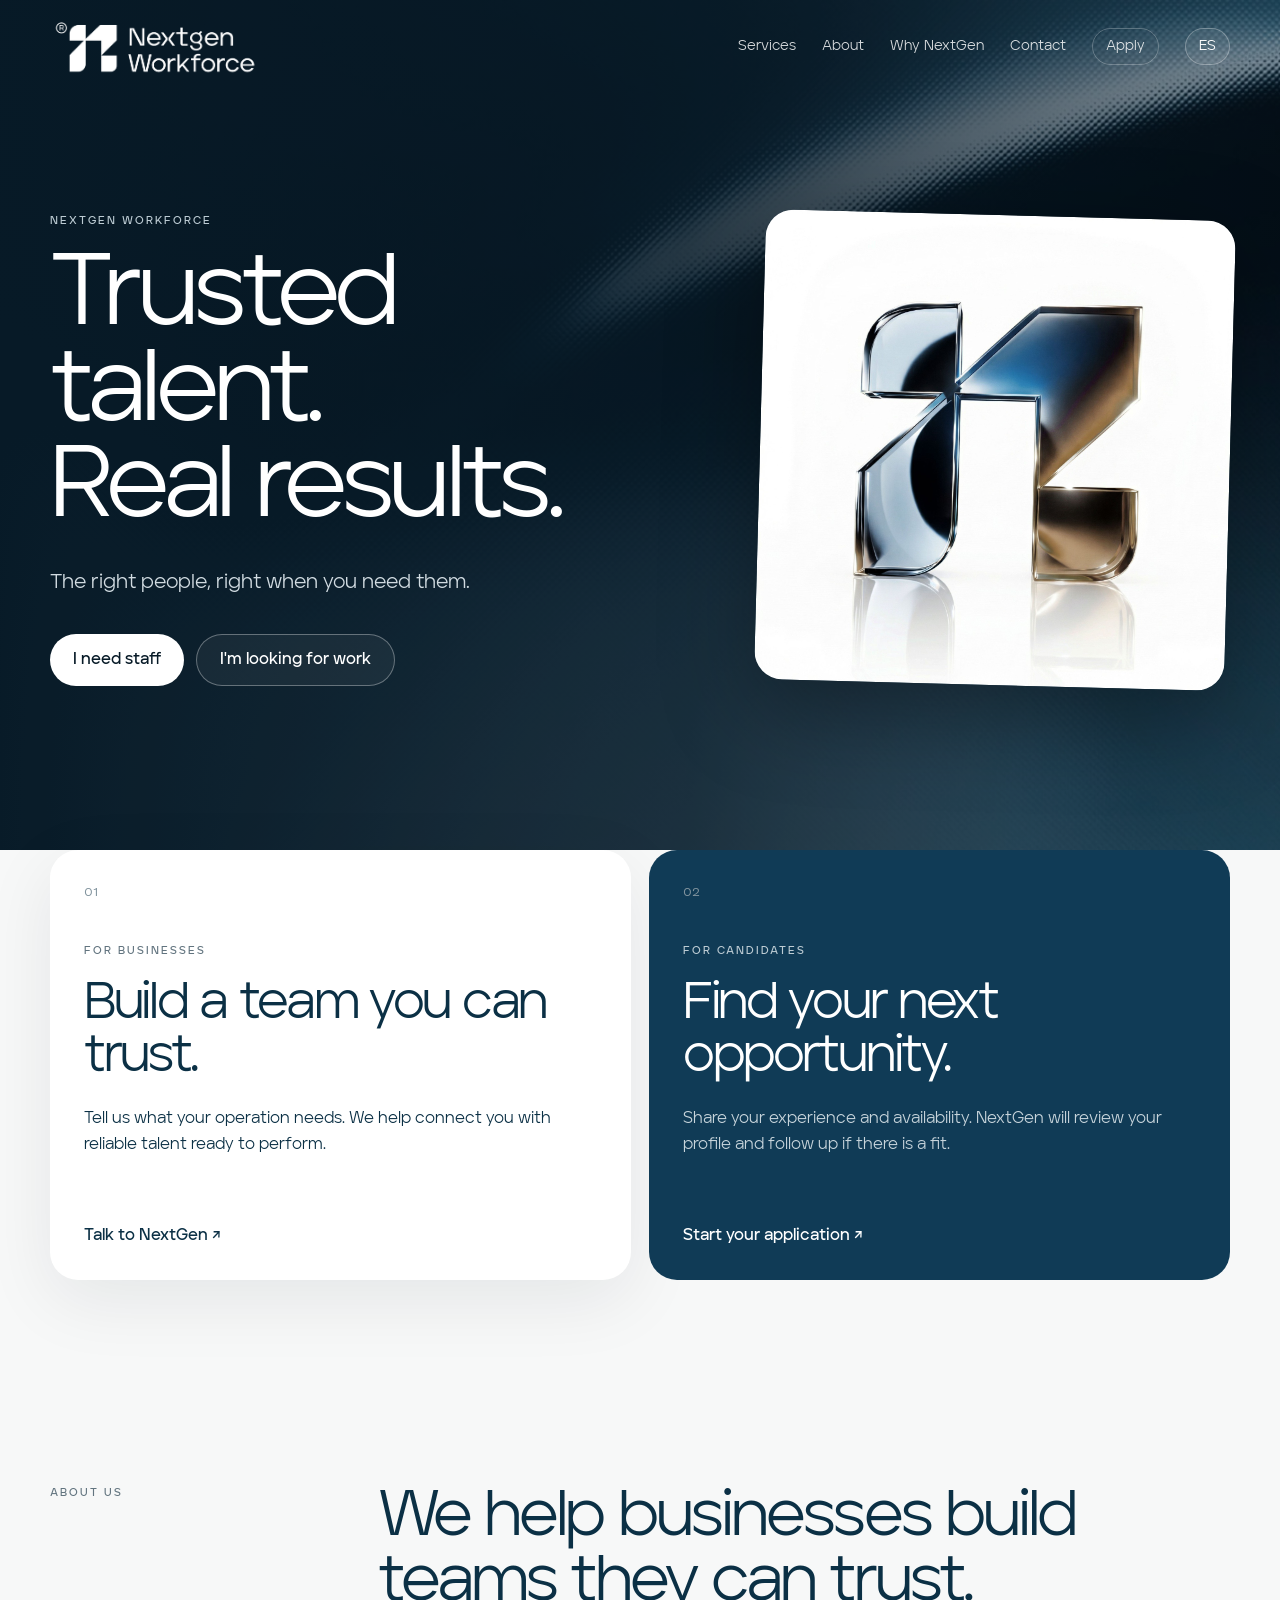
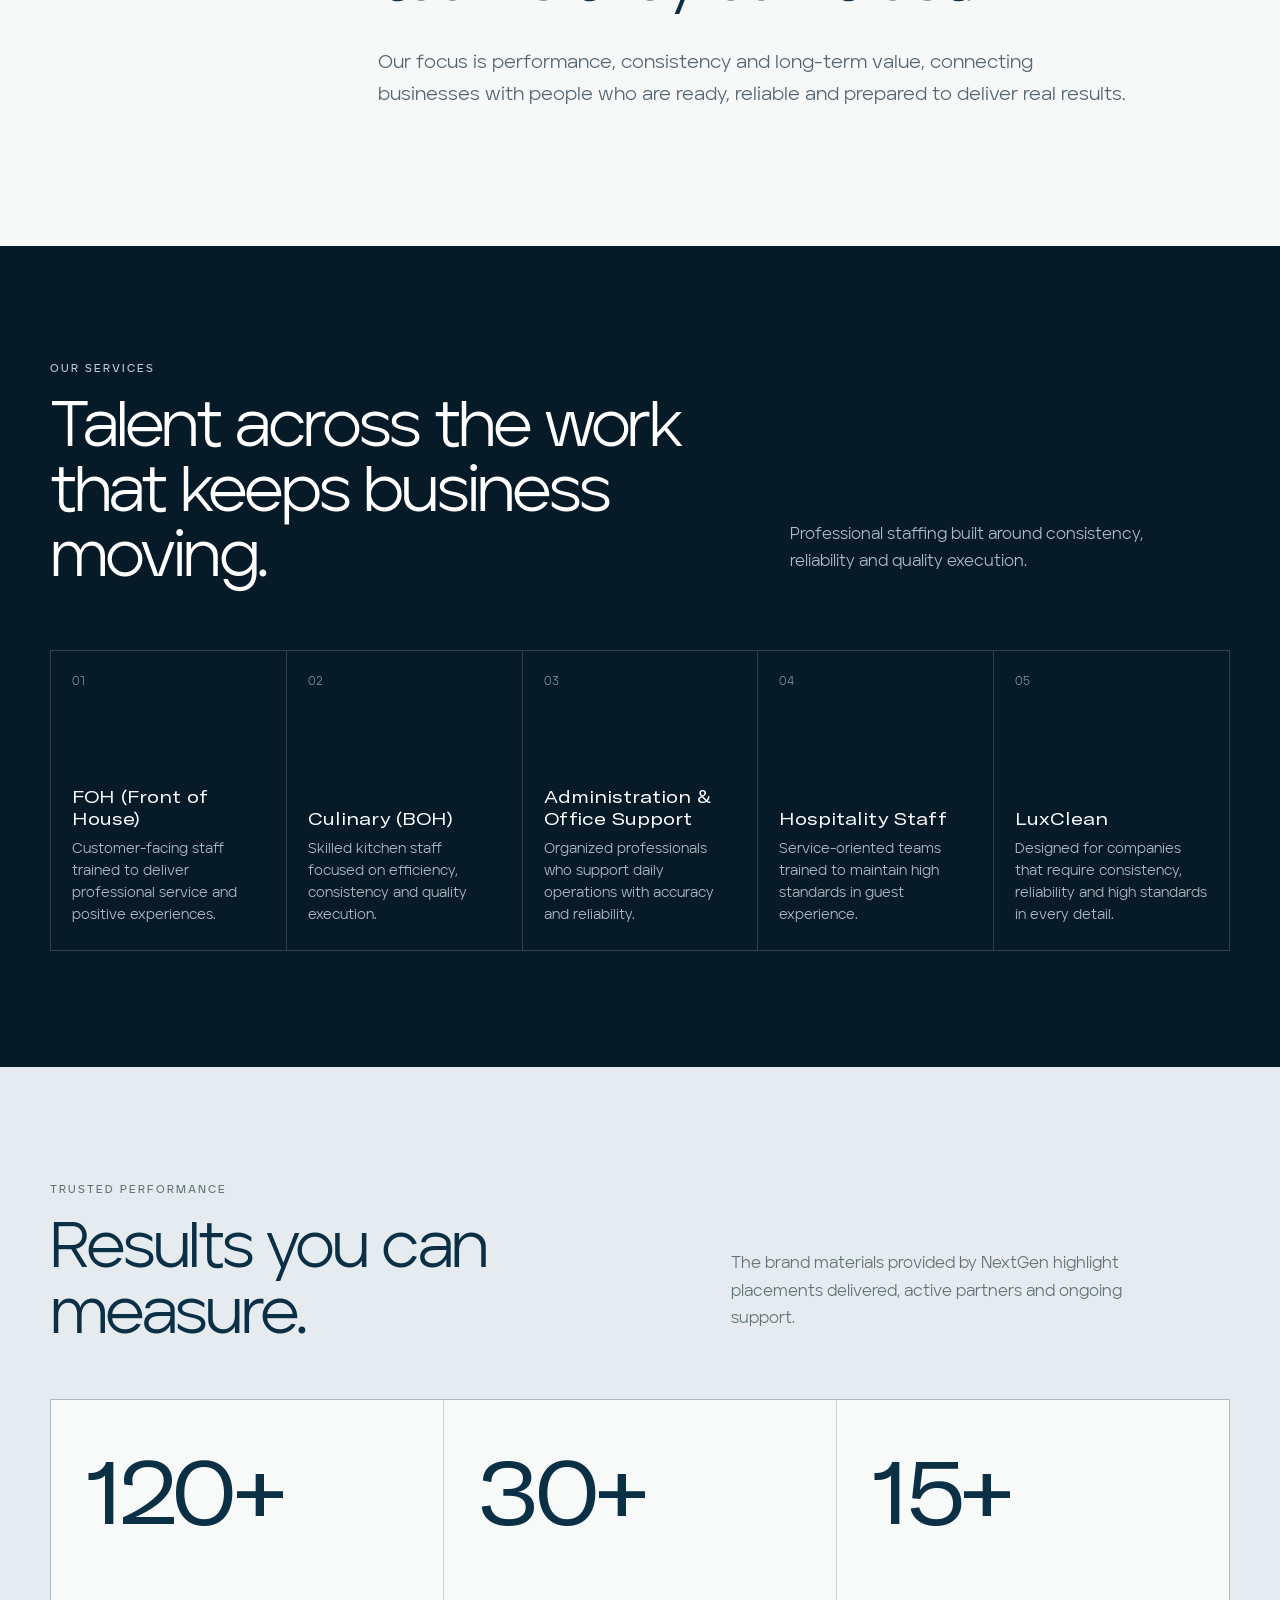
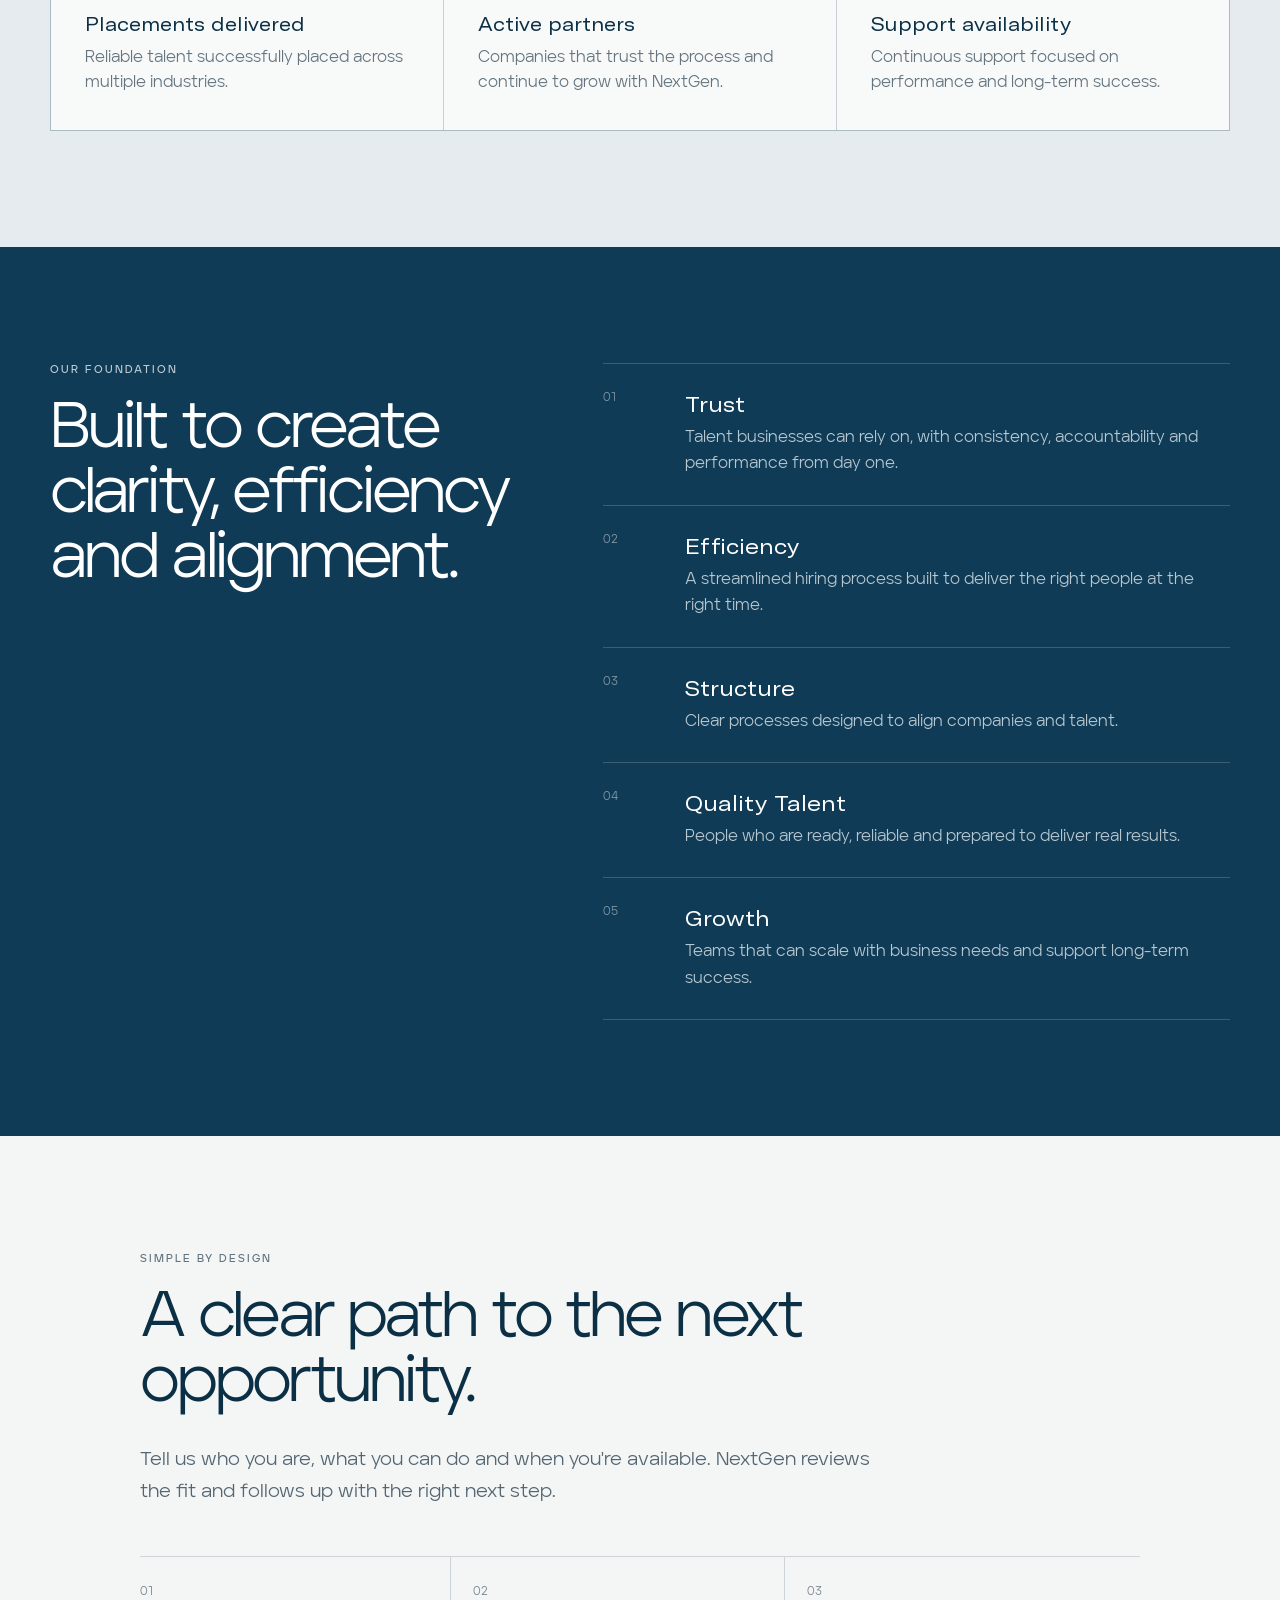
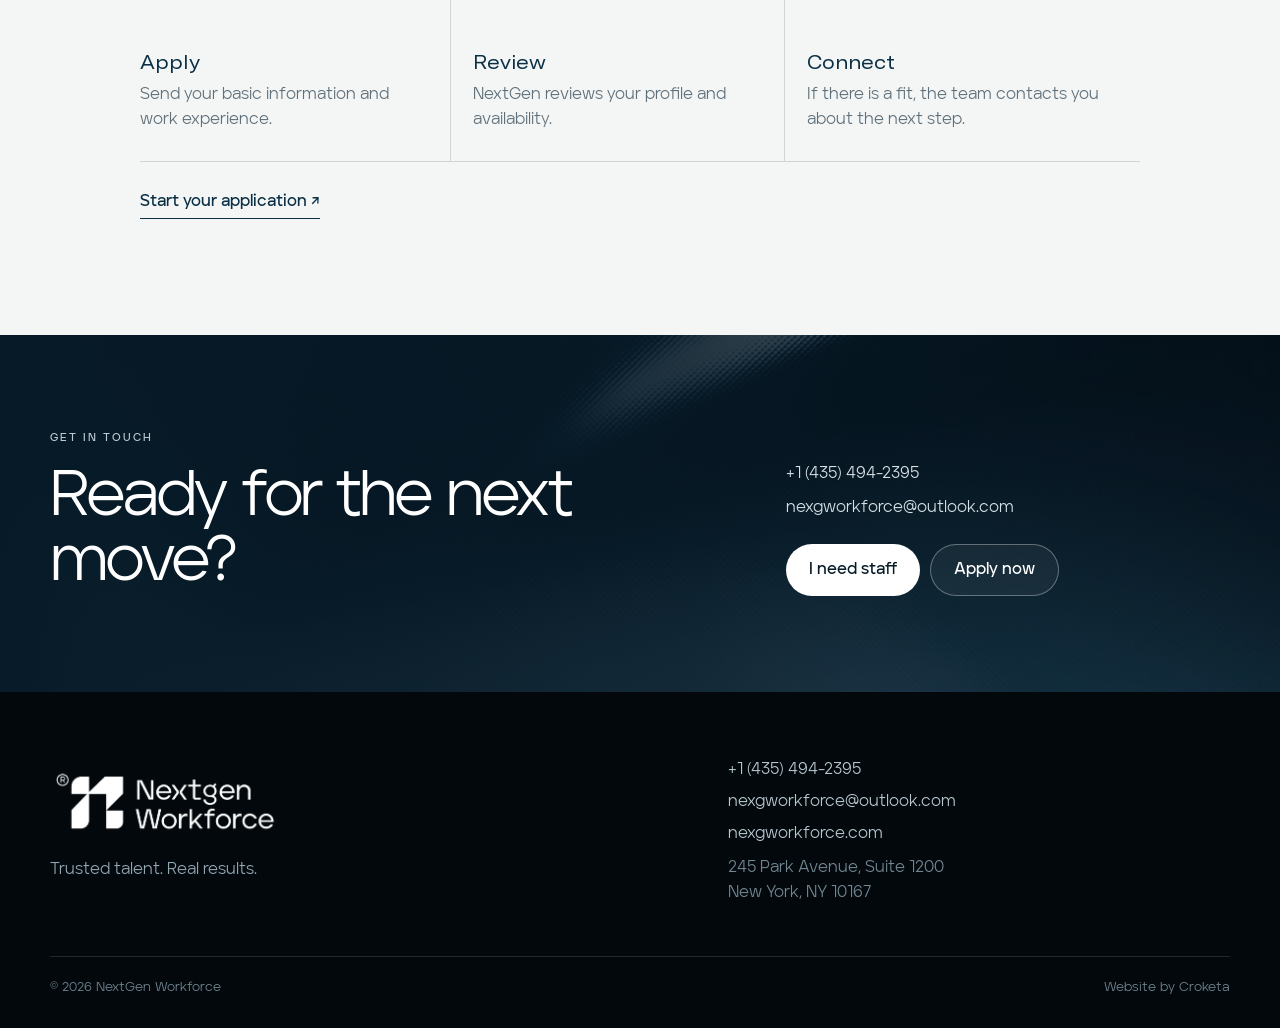
==== index.html @ 414fc944 "Update NextGen Workforce to V2.1" ====
<!doctype html>
<html lang="en">
<head>
  <meta charset="utf-8">
  <meta name="viewport" content="width=device-width,initial-scale=1">
  <meta name="description" content="NextGen Workforce connects businesses with reliable, ready-to-perform talent.">
  <meta name="theme-color" content="#0e3a55">
  <title>NextGen Workforce | Trusted talent. Real results.</title>
  <link rel="icon" href="assets/favicon.png">
  <link rel="stylesheet" href="styles.css">
</head>
<body>
<header class="site-header">
  <div class="shell nav">
    <a class="logo" href="#top"><img src="assets/logo-white.png" alt="NextGen Workforce"></a>
    <button class="menu-toggle" id="menuToggle" aria-label="Open menu" aria-expanded="false"><span></span><span></span></button>
    <nav class="nav-links" id="navLinks">
      <a href="#services" data-i18n="nav_services">Services</a>
      <a href="#about" data-i18n="nav_about">About</a>
      <a href="#why" data-i18n="nav_why">Why NextGen</a>
      <a href="#contact" data-i18n="nav_contact">Contact</a>
      <a class="nav-apply" href="apply.html" data-i18n="nav_apply">Apply</a>
      <button class="lang-toggle" id="langToggle" type="button" aria-label="Change language">ES</button>
    </nav>
  </div>
</header>

<main id="top">
  <section class="hero">
    <div class="texture"></div>
    <div class="shell hero-grid">
      <div class="hero-copy">
        <p class="kicker">NextGen Workforce</p>
        <h1 data-i18n="hero_title">Trusted talent.<br>Real results.</h1>
        <p class="lede" data-i18n="hero_copy">The right people, right when you need them.</p>
        <div class="hero-actions">
          <a class="btn btn-light" href="work-with-us.html" data-i18n="need_staff">I need staff</a>
          <a class="btn btn-ghost" href="apply.html" data-i18n="looking_work">I'm looking for work</a>
        </div>
      </div>
      <div class="hero-art"><img src="assets/brand-3d.jpg" alt="" aria-hidden="true"></div>
    </div>
  </section>

  <section class="path-section" id="employers">
    <div class="shell path-grid reveal">
      <a class="path-card employer" href="work-with-us.html">
        <span class="path-num">01</span>
        <p class="eyebrow" data-i18n="employer_label">For businesses</p>
        <h2 data-i18n="employer_title">Build a team you can trust.</h2>
        <p data-i18n="employer_copy">Tell us what your operation needs. We help connect you with reliable talent ready to perform.</p>
        <span class="path-link" data-i18n="employer_cta">Talk to NextGen ↗</span>
      </a>
      <a class="path-card candidate" href="apply.html">
        <span class="path-num">02</span>
        <p class="eyebrow light" data-i18n="candidate_label">For candidates</p>
        <h2 data-i18n="candidate_title">Find your next opportunity.</h2>
        <p data-i18n="candidate_copy">Share your experience and availability. NextGen will review your profile and follow up if there is a fit.</p>
        <span class="path-link" data-i18n="candidate_cta">Start your application ↗</span>
      </a>
    </div>
  </section>

  <section class="statement section" id="about">
    <div class="shell statement-grid reveal">
      <p class="eyebrow" data-i18n="about_label">About us</p>
      <div>
        <h2 data-i18n="about_title">We help businesses build teams they can trust.</h2>
        <p class="body-lg" data-i18n="about_copy">Our focus is performance, consistency and long-term value, connecting businesses with people who are ready, reliable and prepared to deliver real results.</p>
      </div>
    </div>
  </section>

  <section class="services section" id="services">
    <div class="shell">
      <div class="section-head reveal">
        <div><p class="eyebrow light" data-i18n="services_label">Our services</p><h2 data-i18n="services_title">Talent across the work that keeps business moving.</h2></div>
        <p data-i18n="services_copy">Professional staffing built around consistency, reliability and quality execution.</p>
      </div>
      <div class="service-grid reveal">
        <article><span>01</span><h3>FOH (Front of House)</h3><p data-i18n="s1c">Customer-facing staff trained to deliver professional service and positive experiences.</p></article>
        <article><span>02</span><h3>Culinary (BOH)</h3><p data-i18n="s2c">Skilled kitchen staff focused on efficiency, consistency and quality execution.</p></article>
        <article><span>03</span><h3 data-i18n="s3">Administration & Office Support</h3><p data-i18n="s3c">Organized professionals who support daily operations with accuracy and reliability.</p></article>
        <article><span>04</span><h3 data-i18n="s4">Hospitality Staff</h3><p data-i18n="s4c">Service-oriented teams trained to maintain high standards in guest experience.</p></article>
        <article><span>05</span><h3>LuxClean</h3><p data-i18n="s5c">Designed for companies that require consistency, reliability and high standards in every detail.</p></article>
      </div>
    </div>
  </section>

  <section class="proof section">
    <div class="shell">
      <div class="proof-head reveal">
        <div><p class="eyebrow" data-i18n="proof_label">Trusted performance</p><h2 data-i18n="proof_title">Results you can measure.</h2></div>
        <p data-i18n="proof_copy">The brand materials provided by NextGen highlight placements delivered, active partners and ongoing support.</p>
      </div>
      <div class="proof-grid reveal">
        <article><div class="proof-number">120+</div><h3 data-i18n="proof1">Placements delivered</h3><p data-i18n="proof1c">Reliable talent successfully placed across multiple industries.</p></article>
        <article><div class="proof-number">30+</div><h3 data-i18n="proof2">Active partners</h3><p data-i18n="proof2c">Companies that trust the process and continue to grow with NextGen.</p></article>
        <article><div class="proof-number">15+</div><h3 data-i18n="proof3">Support availability</h3><p data-i18n="proof3c">Continuous support focused on performance and long-term success.</p></article>
      </div>
    </div>
  </section>

  <section class="why section" id="why">
    <div class="shell why-grid">
      <div class="why-title reveal"><p class="eyebrow light" data-i18n="why_label">Our foundation</p><h2 data-i18n="why_title">Built to create clarity, efficiency and alignment.</h2></div>
      <div class="pillars reveal">
        <article><span>01</span><div><h3 data-i18n="trust">Trust</h3><p data-i18n="trust_c">Talent businesses can rely on, with consistency, accountability and performance from day one.</p></div></article>
        <article><span>02</span><div><h3 data-i18n="efficiency">Efficiency</h3><p data-i18n="efficiency_c">A streamlined hiring process built to deliver the right people at the right time.</p></div></article>
        <article><span>03</span><div><h3 data-i18n="structure">Structure</h3><p data-i18n="structure_c">Clear processes designed to align companies and talent.</p></div></article>
        <article><span>04</span><div><h3 data-i18n="quality">Quality Talent</h3><p data-i18n="quality_c">People who are ready, reliable and prepared to deliver real results.</p></div></article>
        <article><span>05</span><div><h3 data-i18n="growth">Growth</h3><p data-i18n="growth_c">Teams that can scale with business needs and support long-term success.</p></div></article>
      </div>
    </div>
  </section>

  <section class="process section" id="process">
    <div class="shell process-wide reveal">
      <div class="process-top"><p class="eyebrow" data-i18n="process_label">Simple by design</p><h2 data-i18n="process_title">A clear path to the next opportunity.</h2><p class="body-lg" data-i18n="process_copy">Tell us who you are, what you can do and when you're available. NextGen reviews the fit and follows up with the right next step.</p></div>
      <ol class="steps horizontal">
        <li><span>01</span><div><strong data-i18n="step1">Apply</strong><p data-i18n="step1c">Send your basic information and work experience.</p></div></li>
        <li><span>02</span><div><strong data-i18n="step2">Review</strong><p data-i18n="step2c">NextGen reviews your profile and availability.</p></div></li>
        <li><span>03</span><div><strong data-i18n="step3">Connect</strong><p data-i18n="step3c">If there is a fit, the team contacts you about the next step.</p></div></li>
      </ol>
      <a class="text-link" href="apply.html"><span data-i18n="start_app">Start your application</span> ↗</a>
    </div>
  </section>

  <section class="contact-band" id="contact">
    <div class="texture contact-texture"></div>
    <div class="shell contact-grid reveal">
      <div><p class="eyebrow light" data-i18n="contact_label">Get in touch</p><h2 data-i18n="contact_title">Ready for the next move?</h2></div>
      <div class="contact-actions">
        <a href="tel:+14354942395">+1 (435) 494-2395</a>
        <a href="mailto:nexgworkforce@outlook.com">nexgworkforce@outlook.com</a>
        <div class="contact-buttons"><a class="btn btn-light" href="work-with-us.html" data-i18n="staff_cta">I need staff</a><a class="btn btn-ghost" href="apply.html" data-i18n="apply_now">Apply now</a></div>
      </div>
    </div>
  </section>
</main>

<footer>
  <div class="shell footer-grid">
    <div><img class="footer-logo" src="assets/logo-white.png" alt="NextGen Workforce"><p data-i18n="footer_tag">Trusted talent. Real results.</p></div>
    <div class="footer-links"><a href="tel:+14354942395">+1 (435) 494-2395</a><a href="mailto:nexgworkforce@outlook.com">nexgworkforce@outlook.com</a><a href="https://nexgworkforce.com">nexgworkforce.com</a><span>245 Park Avenue, Suite 1200<br>New York, NY 10167</span></div>
    <div class="footer-bottom"><span>© 2026 NextGen Workforce</span><span>Website by Croketa</span></div>
  </div>
</footer>
<script src="script.js"></script>
</body></html>
---- styles.css ----
@font-face{font-family:Aventa;src:url('assets/Aventa-Regular.ttf')}@font-face{font-family:Aventa;src:url('assets/Aventa-SemiBold.ttf');font-weight:600}@font-face{font-family:GTE;src:url('assets/GT-America-Extended-Regular.ttf')}@font-face{font-family:GTE;src:url('assets/GT-America-Extended-Medium.ttf');font-weight:500}:root{--navy:#103b56;--navyDark:#071a27;--cloud:#dce5eb;--sand:#b99b83;--paper:#f3f4f4;--ink:#0b3045;--muted:#63747f;--line:rgba(11,48,69,.16);--shell:1180px}*{box-sizing:border-box}html{scroll-behavior:smooth}body{margin:0;background:#f7f8f8;color:var(--ink);font-family:Aventa,Arial,sans-serif}img{display:block;max-width:100%}a{color:inherit;text-decoration:none}button,input,select,textarea{font:inherit}.shell{width:min(var(--shell),calc(100% - 42px));margin:auto}.section{padding:116px 0}.eyebrow,.kicker{text-transform:uppercase;letter-spacing:.18em;font-size:.7rem;font-weight:600;margin:0 0 20px}.eyebrow{color:#62747f}.eyebrow.light,.kicker{color:#bccbd3}h1,h2{font-family:Aventa,sans-serif;font-weight:400;letter-spacing:-.045em;margin:0}h1{font-size:clamp(3.7rem,8vw,7.5rem);line-height:.94}h2{font-size:clamp(2.4rem,5vw,4.8rem);line-height:1.02}.body-lg{font-size:1.17rem;line-height:1.72;color:#536672;max-width:760px}.btn{display:inline-flex;align-items:center;justify-content:center;padding:15px 23px;border-radius:999px;border:0;font-weight:600;transition:.22s;cursor:pointer}.btn-light{background:#fff;color:var(--navyDark)}.btn-light:hover{transform:translateY(-2px)}.btn-ghost{color:#fff;background:rgba(255,255,255,.05);border:1px solid rgba(255,255,255,.33)}.btn-dark{background:var(--navyDark);color:#fff}.site-header,.apply-header{position:absolute;inset:0 0 auto;z-index:10}.nav{height:92px;display:flex;align-items:center;justify-content:space-between}.logo img{width:210px}.nav-links,.apply-nav{display:flex;align-items:center;gap:26px;color:#fff;font-size:.9rem}.nav-links>a{opacity:.84}.nav-links>a:hover{opacity:1}.nav-apply,.lang-toggle{border:1px solid rgba(255,255,255,.3);border-radius:999px;padding:9px 13px}.lang-toggle{background:rgba(255,255,255,.06);color:#fff;cursor:pointer}.menu-toggle{display:none;background:transparent;border:0;width:44px;height:44px;position:relative}.menu-toggle span{position:absolute;left:10px;right:10px;height:1px;background:#fff}.menu-toggle span:first-child{top:17px}.menu-toggle span:last-child{top:26px}.hero,.apply-hero{background:var(--navyDark);color:#fff;position:relative;overflow:hidden}.hero{min-height:850px;padding:150px 0 100px;display:flex;align-items:center}.texture{position:absolute;inset:0;background:url('assets/brand-texture.png') center/cover no-repeat;opacity:.74}.texture:after{content:"";position:absolute;inset:0;background:linear-gradient(90deg,rgba(7,26,39,.99),rgba(7,26,39,.80) 54%,rgba(7,26,39,.28))}.hero-grid{position:relative;z-index:2;display:grid;grid-template-columns:1.05fr .95fr;gap:70px;align-items:center}.lede{font-size:1.25rem;line-height:1.65;color:#d1dbe1;max-width:620px;margin:30px 0 34px}.hero-actions{display:flex;gap:12px;flex-wrap:wrap}.hero-art{display:flex;justify-content:flex-end}.hero-art img{width:min(470px,100%);aspect-ratio:1;object-fit:cover;border-radius:28px;box-shadow:0 28px 90px rgba(0,0,0,.35);transform:rotate(1.5deg)}.path-section{padding:0 0 90px;background:#f7f8f8}.path-grid{display:grid;grid-template-columns:1fr 1fr;gap:18px;transform:translateY(-48px);position:relative;z-index:3}.path-card{min-height:430px;border-radius:28px;padding:34px;display:flex;flex-direction:column;transition:.25s}.path-card:hover{transform:translateY(-5px)}.path-card.employer{background:#fff;box-shadow:0 20px 70px rgba(7,26,39,.08)}.path-card.candidate{background:var(--navy);color:#fff}.path-num{font-family:GTE;color:#82949e;font-size:.72rem;margin-bottom:auto}.path-card h2{font-size:clamp(2.2rem,4vw,4rem);max-width:520px}.path-card p:not(.eyebrow){line-height:1.65;max-width:500px;margin:22px 0}.candidate p:not(.eyebrow){color:#c7d4db}.path-link{font-weight:600;margin-top:auto}.statement-grid{display:grid;grid-template-columns:.3fr 1fr;gap:72px}.statement .body-lg{margin-top:30px}.services{background:var(--navyDark);color:#fff}.section-head{display:grid;grid-template-columns:1.2fr .8fr;gap:80px;align-items:end;margin-bottom:58px}.section-head>p{color:#aebdc6;line-height:1.7;max-width:380px}.service-grid{display:grid;grid-template-columns:repeat(5,1fr);border-left:1px solid rgba(255,255,255,.16);border-top:1px solid rgba(255,255,255,.16)}.service-grid article{min-height:300px;padding:24px 21px;border-right:1px solid rgba(255,255,255,.16);border-bottom:1px solid rgba(255,255,255,.16);display:flex;flex-direction:column;transition:.2s}.service-grid article:hover{background:#10374f}.service-grid article>span{color:#7690a0;font-size:.72rem;margin-bottom:auto}.service-grid h3{font-family:GTE;font-weight:400;font-size:1.12rem;line-height:1.2;margin:0 0 10px}.service-grid p{color:#aebdc6;font-size:.88rem;line-height:1.55;margin:0}.proof{background:#e5ebee}.proof-head{display:grid;grid-template-columns:1.1fr .9fr;gap:70px;align-items:end;margin-bottom:50px}.proof-head>p{line-height:1.7;color:#61727c;max-width:440px}.proof-grid{display:grid;grid-template-columns:repeat(3,1fr);gap:1px;background:rgba(11,48,69,.14);border:1px solid rgba(11,48,69,.14)}.proof-grid article{background:#f8f9f9;padding:34px;min-height:330px;display:flex;flex-direction:column}.proof-number{font-family:GTE;font-size:clamp(4rem,7vw,7.1rem);letter-spacing:-.06em;margin-bottom:auto}.proof-grid h3{font-family:GTE;font-weight:400;margin:0 0 10px}.proof-grid p{color:#63747f;line-height:1.55;margin:0}.why{background:var(--navy);color:#fff}.why-grid{display:grid;grid-template-columns:.85fr 1.15fr;gap:90px}.why-title{position:sticky;top:50px;align-self:start}.pillars{border-top:1px solid rgba(255,255,255,.18)}.pillars article{display:grid;grid-template-columns:60px 1fr;gap:22px;padding:27px 0;border-bottom:1px solid rgba(255,255,255,.18)}.pillars article>span{color:#8198a6;font-size:.72rem}.pillars h3{font-family:GTE;font-weight:400;font-size:1.3rem;margin:0}.pillars p{color:#b8c8d0;line-height:1.65;margin:8px 0 0;max-width:600px}.process{background:#f4f5f5}.process-wide{max-width:1000px}.process-top{max-width:880px}.process-top .body-lg{margin-top:26px}.steps{list-style:none;padding:0;margin:48px 0 30px}.steps.horizontal{display:grid;grid-template-columns:repeat(3,1fr);border-top:1px solid var(--line);border-bottom:1px solid var(--line)}.steps.horizontal li{padding:28px 22px 28px 0;border-right:1px solid var(--line);margin-right:22px}.steps.horizontal li:last-child{border-right:0;margin-right:0}.steps li>span{display:block;font-size:.72rem;color:#748690;margin-bottom:50px}.steps strong{font-family:GTE;font-weight:400;font-size:1.18rem}.steps p{margin:8px 0 0;color:#5f707a;line-height:1.55}.text-link{display:inline-block;font-weight:600;border-bottom:1px solid;padding-bottom:6px}.contact-band{position:relative;overflow:hidden;background:var(--navyDark);color:#fff;padding:96px 0}.contact-texture{opacity:.62}.contact-grid{position:relative;z-index:2;display:grid;grid-template-columns:1.2fr .8fr;gap:70px;align-items:end}.contact-actions{display:flex;flex-direction:column;align-items:flex-start;gap:14px;color:#d6e0e6}.contact-buttons{display:flex;gap:10px;flex-wrap:wrap;margin-top:12px}footer{background:#02080c;color:#fff;padding:68px 0 32px}.footer-grid{display:grid;grid-template-columns:1fr .8fr;gap:50px}.footer-logo{width:230px}.footer-grid p{color:#93a7b3;margin-top:20px}.footer-links{display:flex;flex-direction:column;gap:12px;color:#b8c7cf}.footer-links span{line-height:1.55;color:#728692}.footer-bottom{grid-column:1/-1;display:flex;justify-content:space-between;border-top:1px solid rgba(255,255,255,.13);padding-top:23px;color:#718590;font-size:.82rem}.reveal{opacity:0;transform:translateY(18px);transition:.65s ease}.reveal.visible{opacity:1;transform:none}.apply-hero{padding:168px 0 90px}.apply-hero-copy{position:relative;z-index:2}.apply-hero p:last-child{max-width:720px;color:#d0dae0;font-size:1.12rem;line-height:1.7;margin-top:25px}.form-section{padding:90px 0 120px;background:#eef1f2}.form-grid{display:grid;grid-template-columns:.7fr 1.3fr;gap:80px;align-items:start}.form-copy{position:sticky;top:30px}.form-copy p:last-child{color:#5f707a;line-height:1.7}.candidate-form{background:#fff;border-radius:28px;padding:34px;box-shadow:0 18px 60px rgba(7,26,39,.08)}.field-row{display:grid;grid-template-columns:1fr 1fr;gap:18px}.candidate-form label:not(.consent){display:flex;flex-direction:column;gap:8px;font-size:.88rem;font-weight:600;margin-bottom:18px}input,select,textarea{width:100%;border:1px solid #ccd4d8;border-radius:13px;padding:14px 15px;background:#fafbfb;color:var(--ink);outline:0}input:focus,select:focus,textarea:focus{border-color:#184e69;box-shadow:0 0 0 3px rgba(24,78,105,.1)}textarea{resize:vertical}.consent{display:grid;grid-template-columns:20px 1fr;gap:12px;color:#52646f;line-height:1.5;font-size:.88rem;margin:10px 0 26px}.consent input{width:18px;height:18px}.submit-row{display:flex;align-items:center;gap:18px;flex-wrap:wrap}.submit-row p{margin:0;color:#2f6c55}.disclaimer{font-size:.78rem;line-height:1.55;color:#75858e;border-top:1px solid #e3e7e9;margin:26px 0 0;padding-top:20px}@media(max-width:900px){.section{padding:86px 0}.menu-toggle{display:block}.nav-links{position:absolute;top:78px;left:21px;right:21px;background:#071a27;border:1px solid rgba(255,255,255,.12);border-radius:20px;padding:20px;display:none;flex-direction:column;align-items:stretch}.nav-links.open{display:flex}.nav-links .lang-toggle{align-self:flex-start}.hero{min-height:auto;padding:145px 0 95px}.hero-grid,.statement-grid,.section-head,.proof-head,.why-grid,.contact-grid,.form-grid{grid-template-columns:1fr}.hero-art{justify-content:flex-start}.hero-art img{width:min(430px,90vw)}.path-grid{grid-template-columns:1fr;transform:translateY(-35px)}.statement-grid,.section-head,.why-grid{gap:32px}.service-grid{grid-template-columns:1fr 1fr}.proof-grid{grid-template-columns:1fr}.proof-grid article{min-height:250px}.why-title{position:static}.steps.horizontal{grid-template-columns:1fr}.steps.horizontal li{border-right:0;border-bottom:1px solid var(--line);margin-right:0}.steps.horizontal li:last-child{border-bottom:0}.form-copy{position:static}.field-row{grid-template-columns:1fr}}@media(max-width:560px){.shell{width:min(100% - 28px,var(--shell))}.logo img{width:176px}.nav{height:80px}h1{font-size:clamp(3rem,15vw,4.6rem)}h2{font-size:clamp(2.2rem,11vw,3.4rem)}.hero{padding-top:125px}.lede{font-size:1.07rem}.hero-art img{width:100%}.path-card{min-height:360px;padding:26px}.service-grid{grid-template-columns:1fr}.service-grid article{min-height:220px}.footer-grid{grid-template-columns:1fr}.footer-bottom{flex-direction:column;gap:9px}.candidate-form{padding:22px 18px;border-radius:20px}.apply-nav a{display:none}}
.form-block{padding:4px 0 28px;margin-bottom:28px;border-bottom:1px solid #e3e8ea}.form-block:last-child{border-bottom:0;margin-bottom:0;padding-bottom:0}
.form-block-title{display:flex;align-items:center;gap:14px;margin-bottom:24px}.form-block-title>span{display:grid;place-items:center;width:34px;height:34px;border-radius:50%;background:#edf2f4;color:#406075;font-size:.72rem}.form-block-title h3{font-family:GTE;font-weight:400;font-size:1.16rem;margin:0}
.candidate-form small{display:block;color:#7b8a92;line-height:1.45;margin-top:-10px;margin-bottom:18px}
.autocomplete-wrap{position:relative}.suggestions{position:absolute;z-index:30;left:0;right:0;top:calc(100% + 6px);background:#fff;border:1px solid #d3dce0;border-radius:14px;box-shadow:0 16px 45px rgba(7,26,39,.14);overflow:hidden;max-height:250px;overflow-y:auto}
.suggestion-item{display:block;width:100%;text-align:left;background:#fff;border:0;padding:13px 15px;color:#17384b;cursor:pointer}.suggestion-item:hover,.suggestion-item.active{background:#eef3f5}
.chips{display:flex;gap:8px;flex-wrap:wrap;margin:-4px 0 18px}.chip{display:inline-flex;align-items:center;gap:8px;background:#0f3b56;color:#fff;padding:8px 11px;border-radius:999px;font-size:.82rem}.chip button{border:0;background:transparent;color:#c9d7df;cursor:pointer;padding:0;font-size:1rem;line-height:1}
.field-intro{color:#657781;line-height:1.6;margin:0 0 16px}
.day-picker,.quick-availability{display:flex;gap:8px;flex-wrap:wrap;margin-bottom:20px}.day-picker button,.quick-availability button{border:1px solid #cbd6db;background:#f7f9f9;color:#315066;padding:10px 13px;border-radius:999px;cursor:pointer;transition:.18s}.day-picker button.active,.quick-availability button.active{background:#0f3b56;color:#fff;border-color:#0f3b56}
.employer-hero .texture:after{background:linear-gradient(90deg,rgba(7,26,39,.99),rgba(7,26,39,.78) 58%,rgba(7,26,39,.25))}
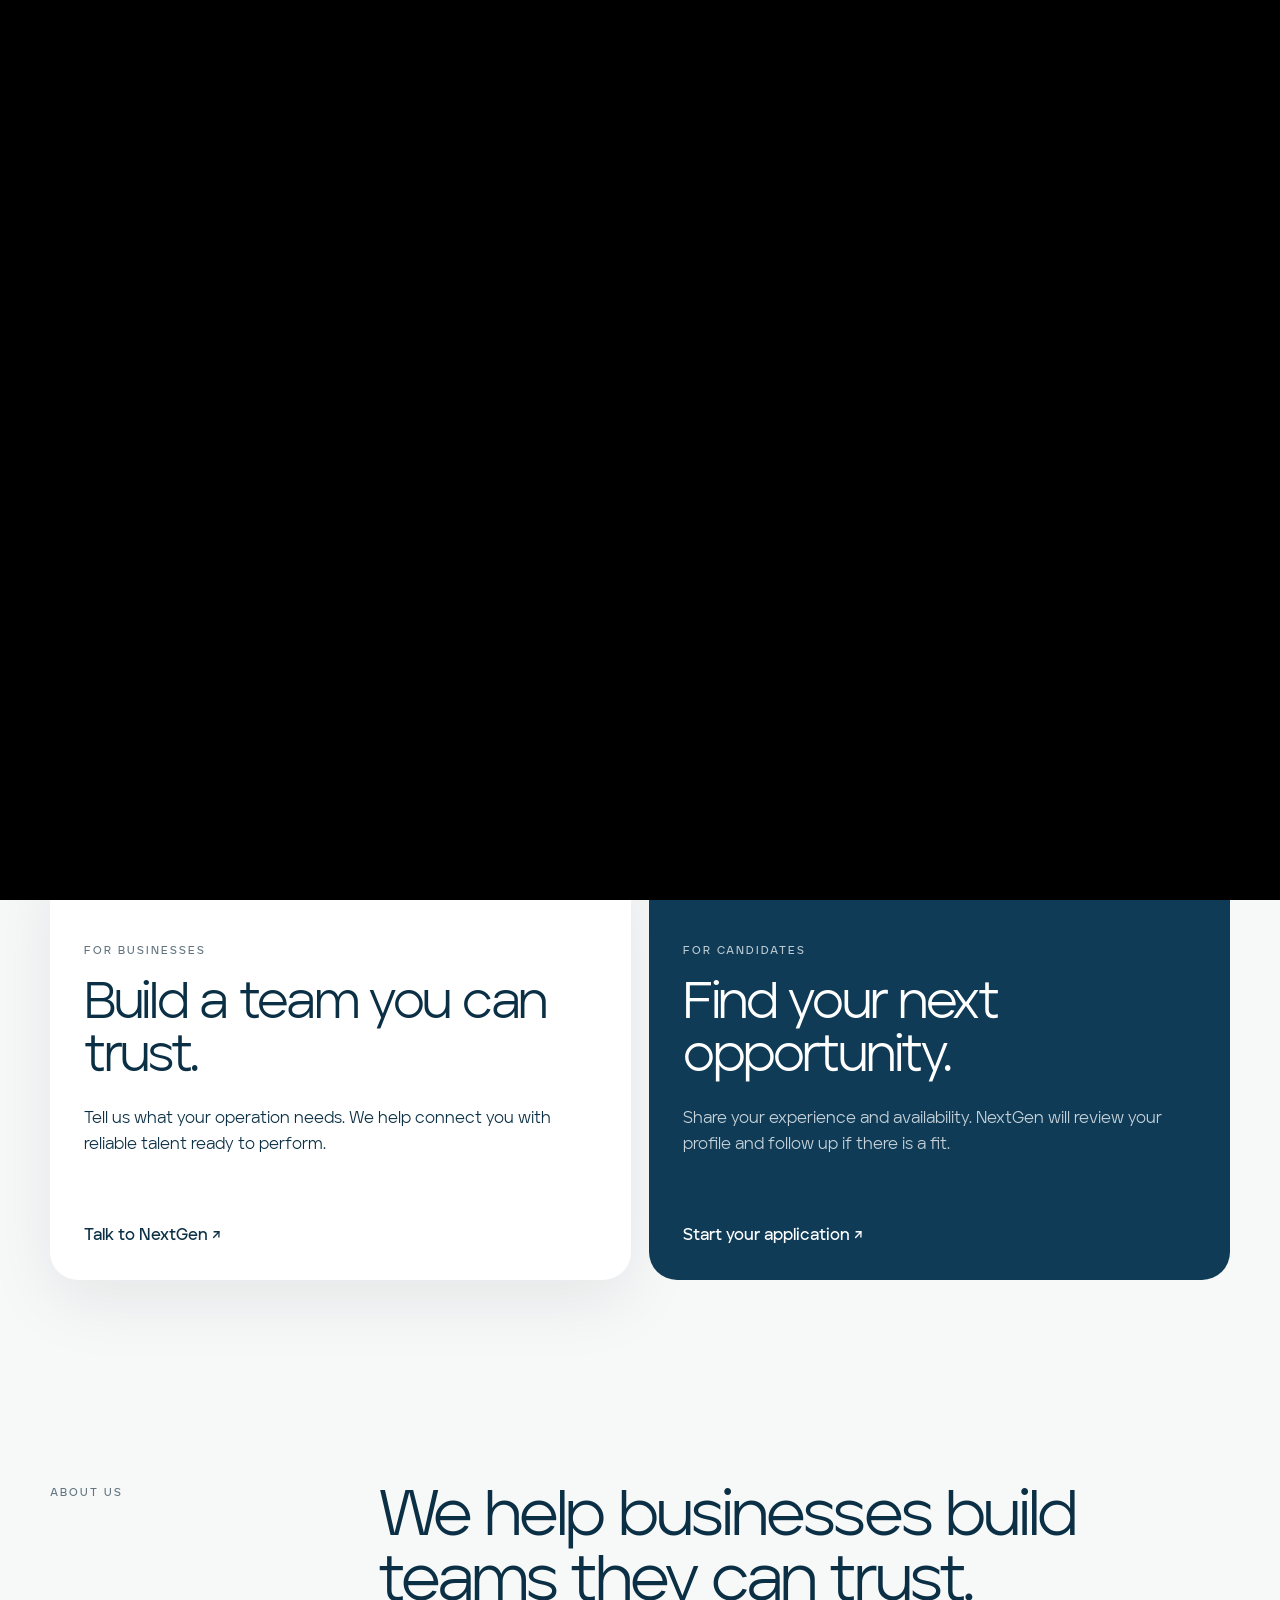
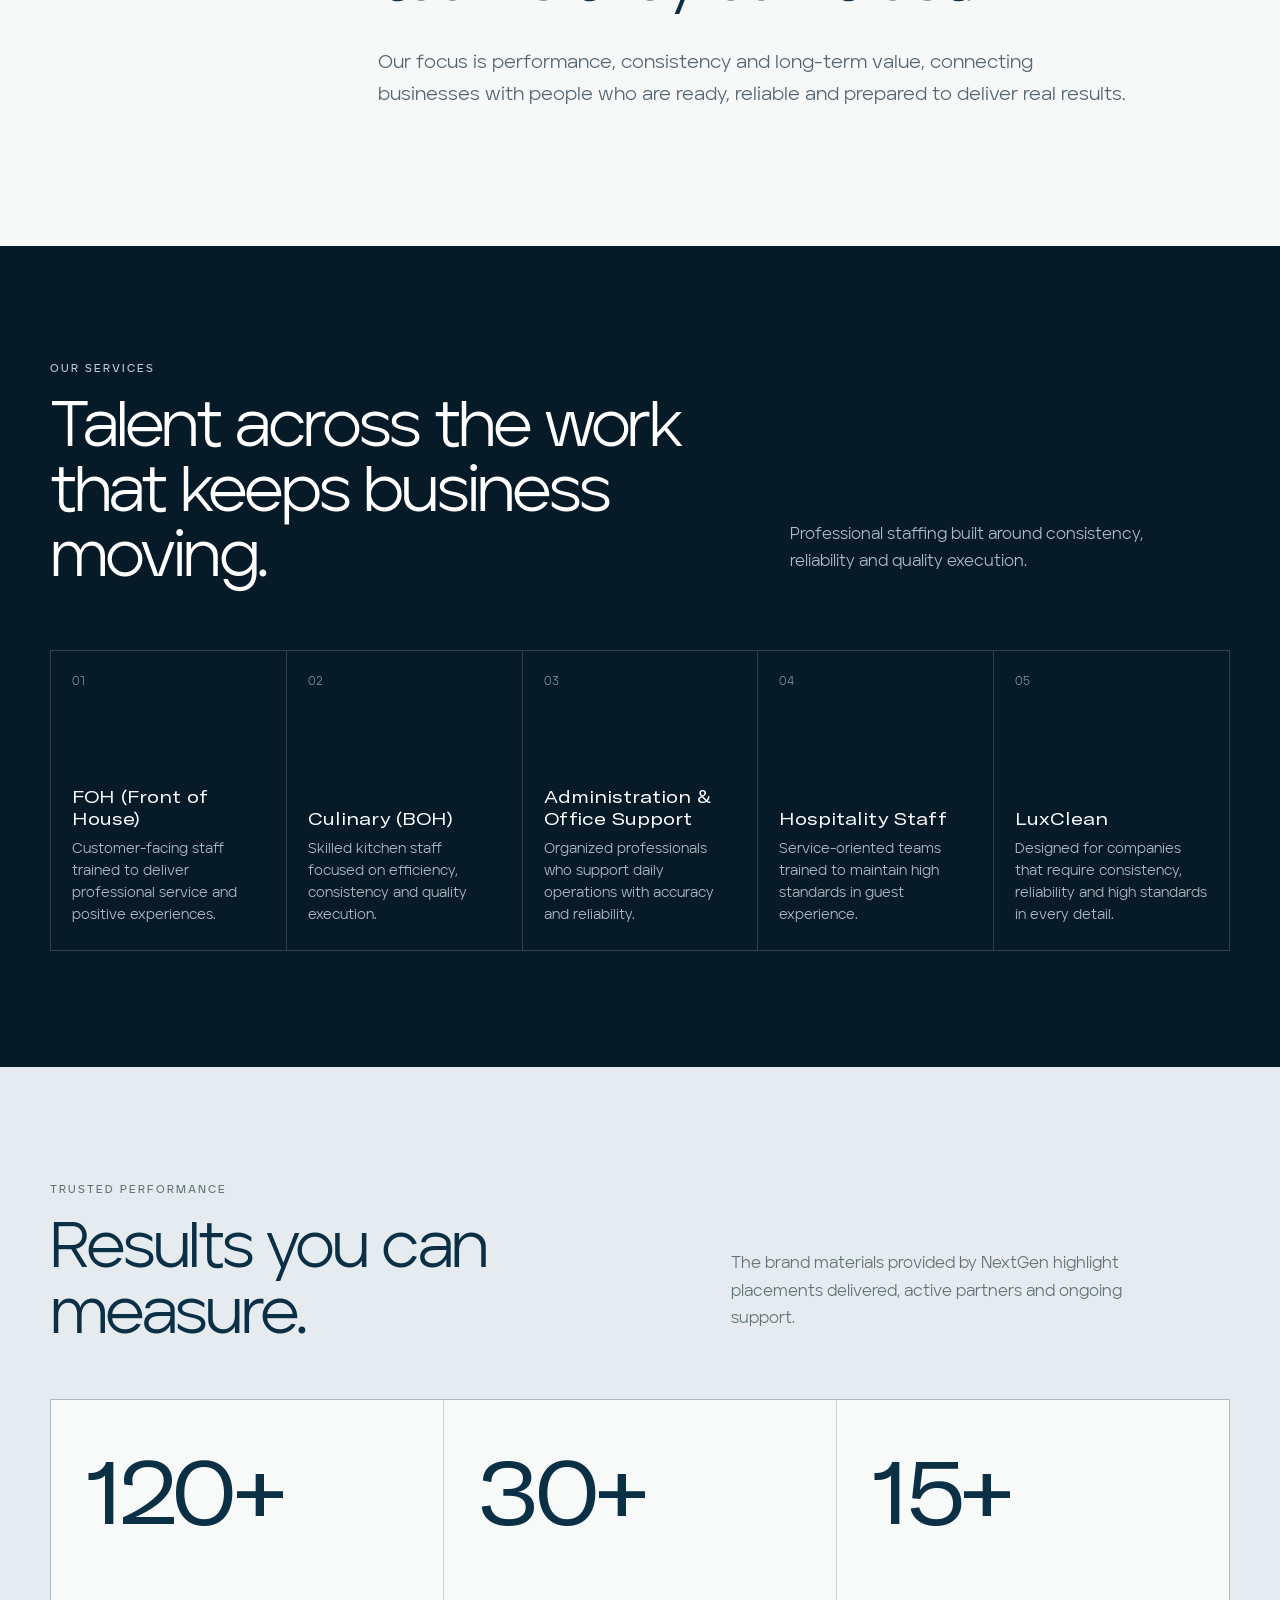
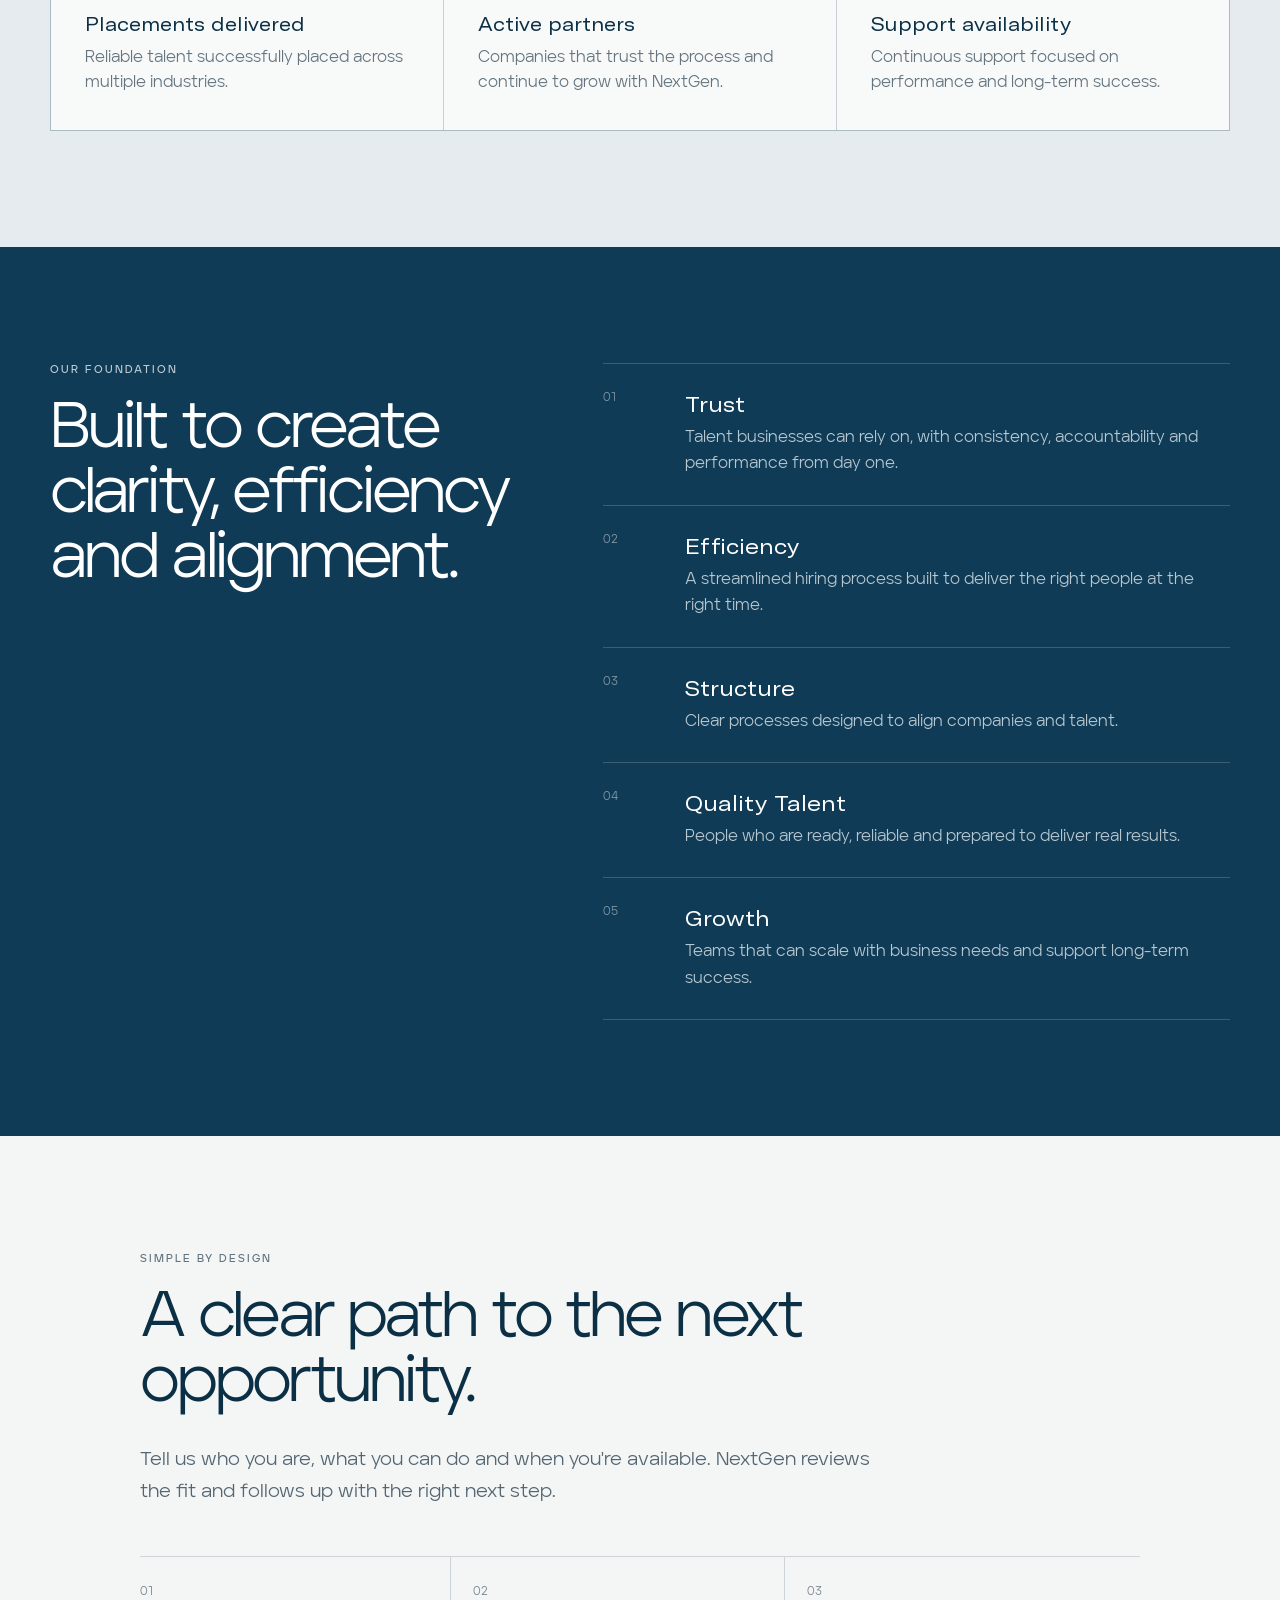
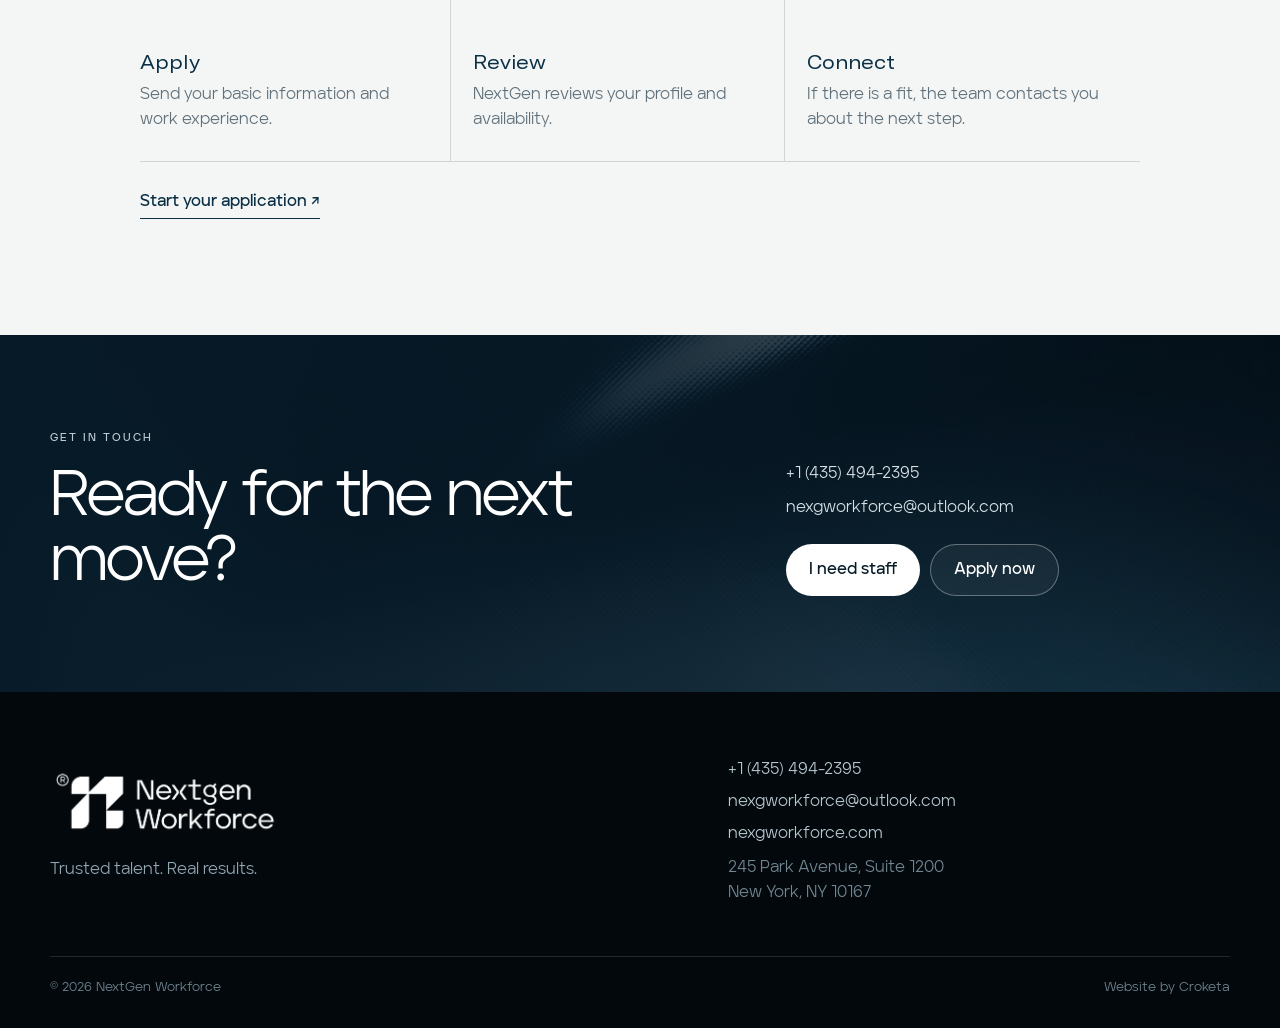
==== commit 67b1974f: "Update NextGen Workforce to V2.1" ====
--- a/index.html
+++ b/index.html
@@ -10,6 +10,19 @@
   <link rel="stylesheet" href="styles.css">
 </head>
 <body>
+<div class="brand-intro" id="brandIntro" aria-hidden="true">
+  <video
+    class="brand-intro__video"
+    id="brandIntroVideo"
+    autoplay
+    muted
+    playsinline
+    preload="auto"
+  >
+    <source src="assets/nextgen-logo-intro.mp4" type="video/mp4">
+  </video>
+</div>
+
 <header class="site-header">
   <div class="shell nav">
     <a class="logo" href="#top"><img src="assets/logo-white.png" alt="NextGen Workforce"></a>
@@ -35,7 +48,7 @@
         <p class="lede" data-i18n="hero_copy">The right people, right when you need them.</p>
         <div class="hero-actions">
           <a class="btn btn-light" href="work-with-us.html" data-i18n="need_staff">I need staff</a>
-          <a class="btn btn-ghost" href="apply.html" data-i18n="looking_work">I'm looking for work</a>
+          <a class="btn btn-ghost" href="apply.html" data-i18n="looking_work">I'm looking for a job</a>
         </div>
       </div>
       <div class="hero-art"><img src="assets/brand-3d.jpg" alt="" aria-hidden="true"></div>
--- a/styles.css
+++ b/styles.css
@@ -8,3 +8,133 @@
 .field-intro{color:#657781;line-height:1.6;margin:0 0 16px}
 .day-picker,.quick-availability{display:flex;gap:8px;flex-wrap:wrap;margin-bottom:20px}.day-picker button,.quick-availability button{border:1px solid #cbd6db;background:#f7f9f9;color:#315066;padding:10px 13px;border-radius:999px;cursor:pointer;transition:.18s}.day-picker button.active,.quick-availability button.active{background:#0f3b56;color:#fff;border-color:#0f3b56}
 .employer-hero .texture:after{background:linear-gradient(90deg,rgba(7,26,39,.99),rgba(7,26,39,.78) 58%,rgba(7,26,39,.25))}
+
+
+/* NextGen brand intro: decorative, first visit per browser tab/session only */
+.brand-intro{
+  position:fixed;
+  inset:0;
+  z-index:9999;
+  display:grid;
+  place-items:center;
+  background:#000;
+  opacity:1;
+  visibility:visible;
+  transition:opacity .38s ease, visibility .38s ease;
+}
+.brand-intro.is-hiding{
+  opacity:0;
+  visibility:hidden;
+  pointer-events:none;
+}
+.brand-intro.is-skipped{
+  display:none;
+}
+.brand-intro__video{
+  width:min(72vw,560px);
+  height:min(72vw,560px);
+  max-width:560px;
+  max-height:560px;
+  object-fit:contain;
+  display:block;
+}
+body.brand-intro-active{
+  overflow:hidden;
+}
+@media (max-width:640px){
+  .brand-intro__video{
+    width:min(88vw,430px);
+    height:min(88vw,430px);
+  }
+}
+@media (prefers-reduced-motion:reduce){
+  .brand-intro{
+    display:none !important;
+  }
+}
+
+
+/* V2.6 mobile refinement */
+@media(max-width:760px){
+  body{overflow-x:hidden}
+  .shell{width:min(100% - 24px,var(--shell))}
+  .nav{height:76px}
+  .logo img{width:164px}
+  .menu-toggle{display:block}
+
+  .hero{padding:112px 0 72px;min-height:auto}
+  .hero-grid{grid-template-columns:1fr;gap:34px}
+  .hero-copy{max-width:none}
+  .hero h1{font-size:clamp(3rem,14vw,4.45rem);line-height:.96}
+  .lede{font-size:1.02rem;line-height:1.55;margin:22px 0 26px}
+  .hero-actions{display:grid;grid-template-columns:1fr;gap:10px}
+  .hero-actions .btn{width:100%;min-height:48px}
+  .hero-art{justify-content:center}
+  .hero-art img{width:min(86vw,390px);border-radius:22px;transform:none}
+
+  .path-section{padding-bottom:58px}
+  .path-grid{grid-template-columns:1fr;gap:12px;transform:translateY(-26px)}
+  .path-card{min-height:310px;padding:24px;border-radius:22px}
+  .path-card h2{font-size:clamp(2.2rem,10.5vw,3.2rem)}
+
+  .section{padding:74px 0}
+  .statement-grid,.section-head,.why-grid,.proof-head,.contact-grid,.form-grid{grid-template-columns:1fr;gap:28px}
+  .statement h2,.services h2,.why h2,.proof h2,.process h2,.contact-band h2{font-size:clamp(2.3rem,10.5vw,3.45rem)}
+  .body-lg{font-size:1rem;line-height:1.62}
+
+  .service-grid{grid-template-columns:1fr}
+  .service-grid article{min-height:190px;padding:22px 20px}
+  .service-grid article>span{margin-bottom:48px}
+  .service-grid h3{font-size:1.12rem}
+
+  .proof-grid{grid-template-columns:1fr}
+  .proof-grid article{min-height:220px;padding:26px}
+  .proof-number{font-size:clamp(4rem,18vw,5.7rem)}
+
+  .why-title{position:static}
+  .pillars article{grid-template-columns:44px 1fr;gap:14px;padding:22px 0}
+
+  .process-wide{max-width:none}
+  .steps.horizontal{grid-template-columns:1fr}
+  .steps.horizontal li{padding:22px 0;border-right:0;border-bottom:1px solid var(--line);margin:0}
+  .steps.horizontal li:last-child{border-bottom:0}
+  .steps li>span{margin-bottom:26px}
+
+  .contact-band{padding:74px 0}
+  .contact-actions{width:100%}
+  .contact-actions>a:not(.btn){overflow-wrap:anywhere}
+  .contact-buttons{display:grid;grid-template-columns:1fr;width:100%}
+  .contact-buttons .btn{width:100%}
+
+  footer{padding:54px 0 28px}
+  .footer-grid{grid-template-columns:1fr;gap:32px}
+  .footer-bottom{flex-direction:column;gap:8px}
+
+  .apply-hero{padding:120px 0 68px}
+  .apply-hero h1{font-size:clamp(2.9rem,13.5vw,4.2rem)}
+  .apply-hero-copy p:last-child{font-size:1rem;line-height:1.55}
+  .form-section{padding:54px 0 82px}
+  .form-copy{position:static}
+  .candidate-form{padding:20px 16px;border-radius:20px}
+  .field-row{grid-template-columns:1fr;gap:0}
+  .form-block{padding-bottom:22px;margin-bottom:22px}
+  .form-block-title{align-items:flex-start}
+  .candidate-form input,.candidate-form select,.candidate-form textarea{font-size:16px}
+  .day-picker,.quick-availability{gap:7px}
+  .day-picker button,.quick-availability button{flex:1 1 calc(50% - 7px);min-height:44px}
+  .suggestions{max-height:220px}
+  .submit-row{display:grid;grid-template-columns:1fr;gap:12px}
+  .submit-row .btn{width:100%;min-height:49px}
+  .apply-nav{gap:10px}
+  .apply-nav a{display:none}
+
+  .brand-intro__video{width:min(82vw,360px);height:min(82vw,360px)}
+}
+
+@media(max-width:430px){
+  .shell{width:min(100% - 18px,var(--shell))}
+  .hero h1{font-size:clamp(2.75rem,15vw,3.85rem)}
+  .path-card{min-height:290px}
+  .candidate-form{padding:18px 14px}
+  .day-picker button,.quick-availability button{flex-basis:100%}
+}
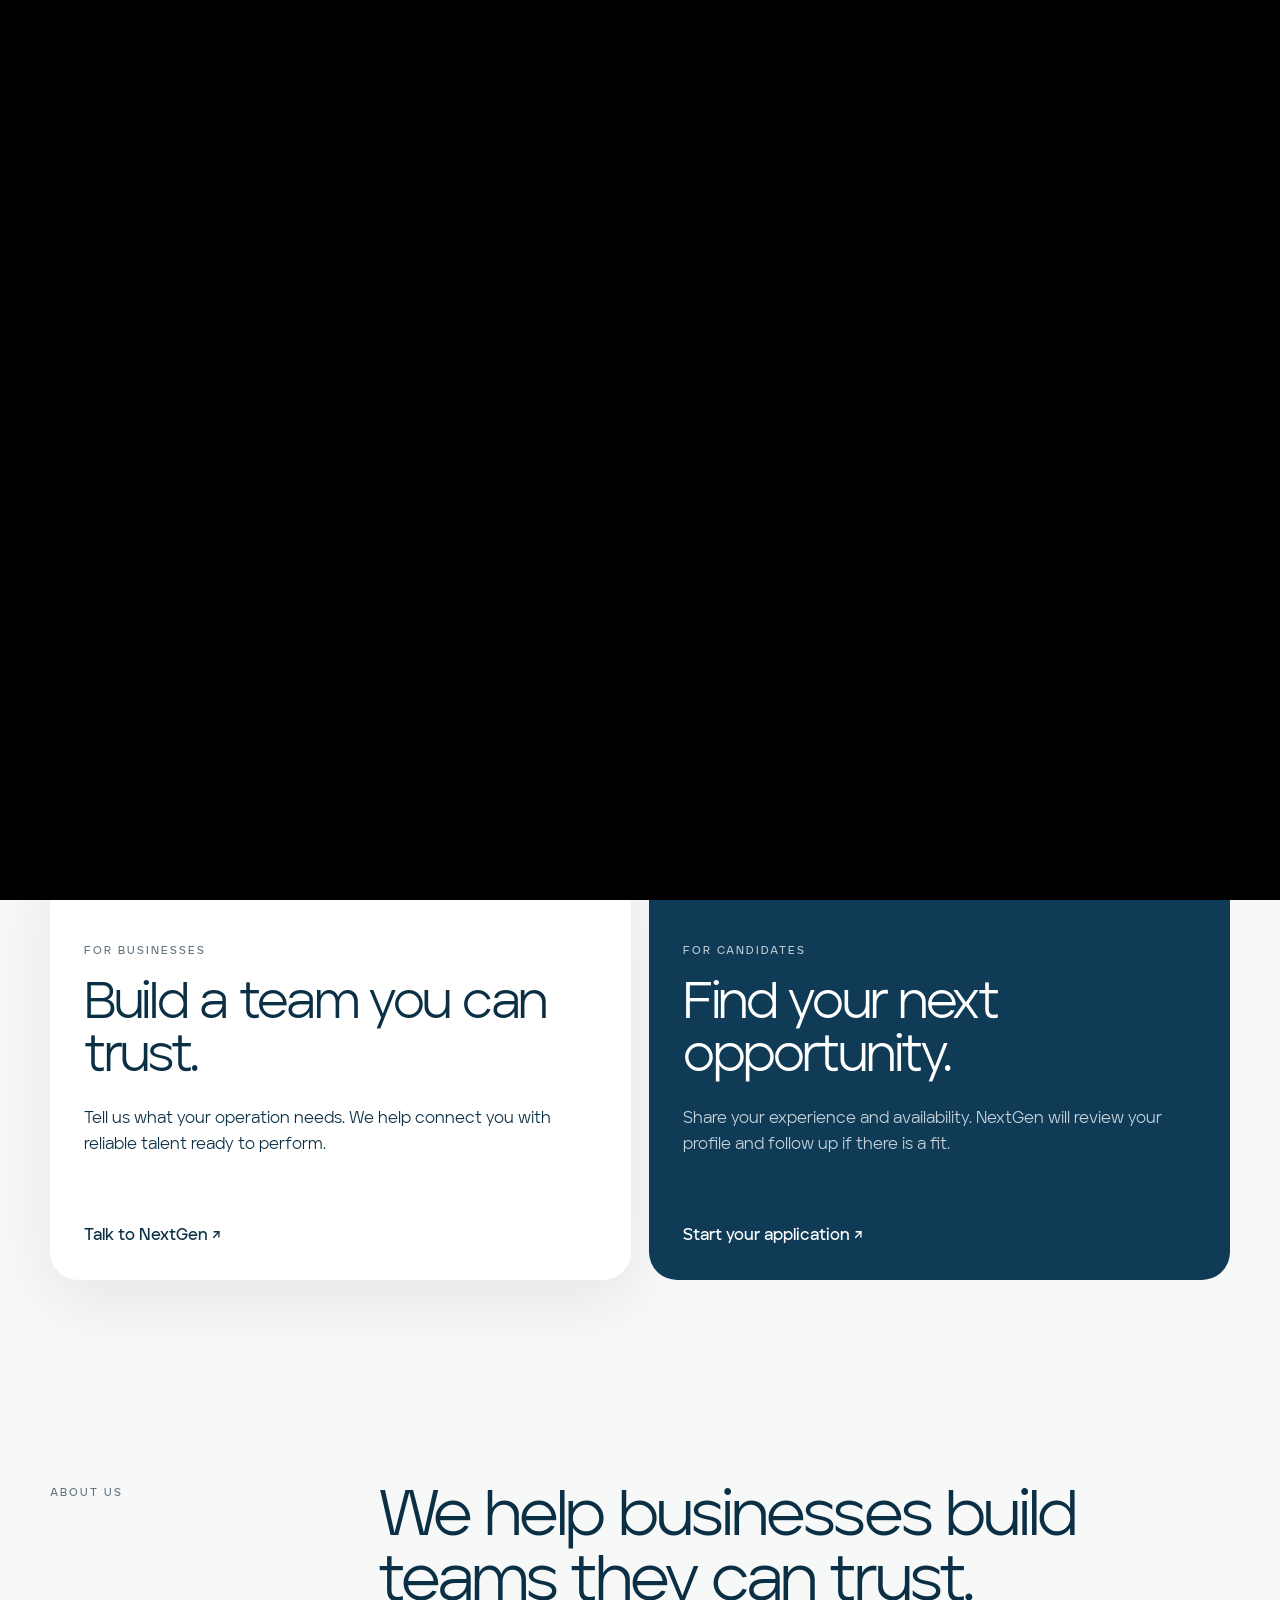
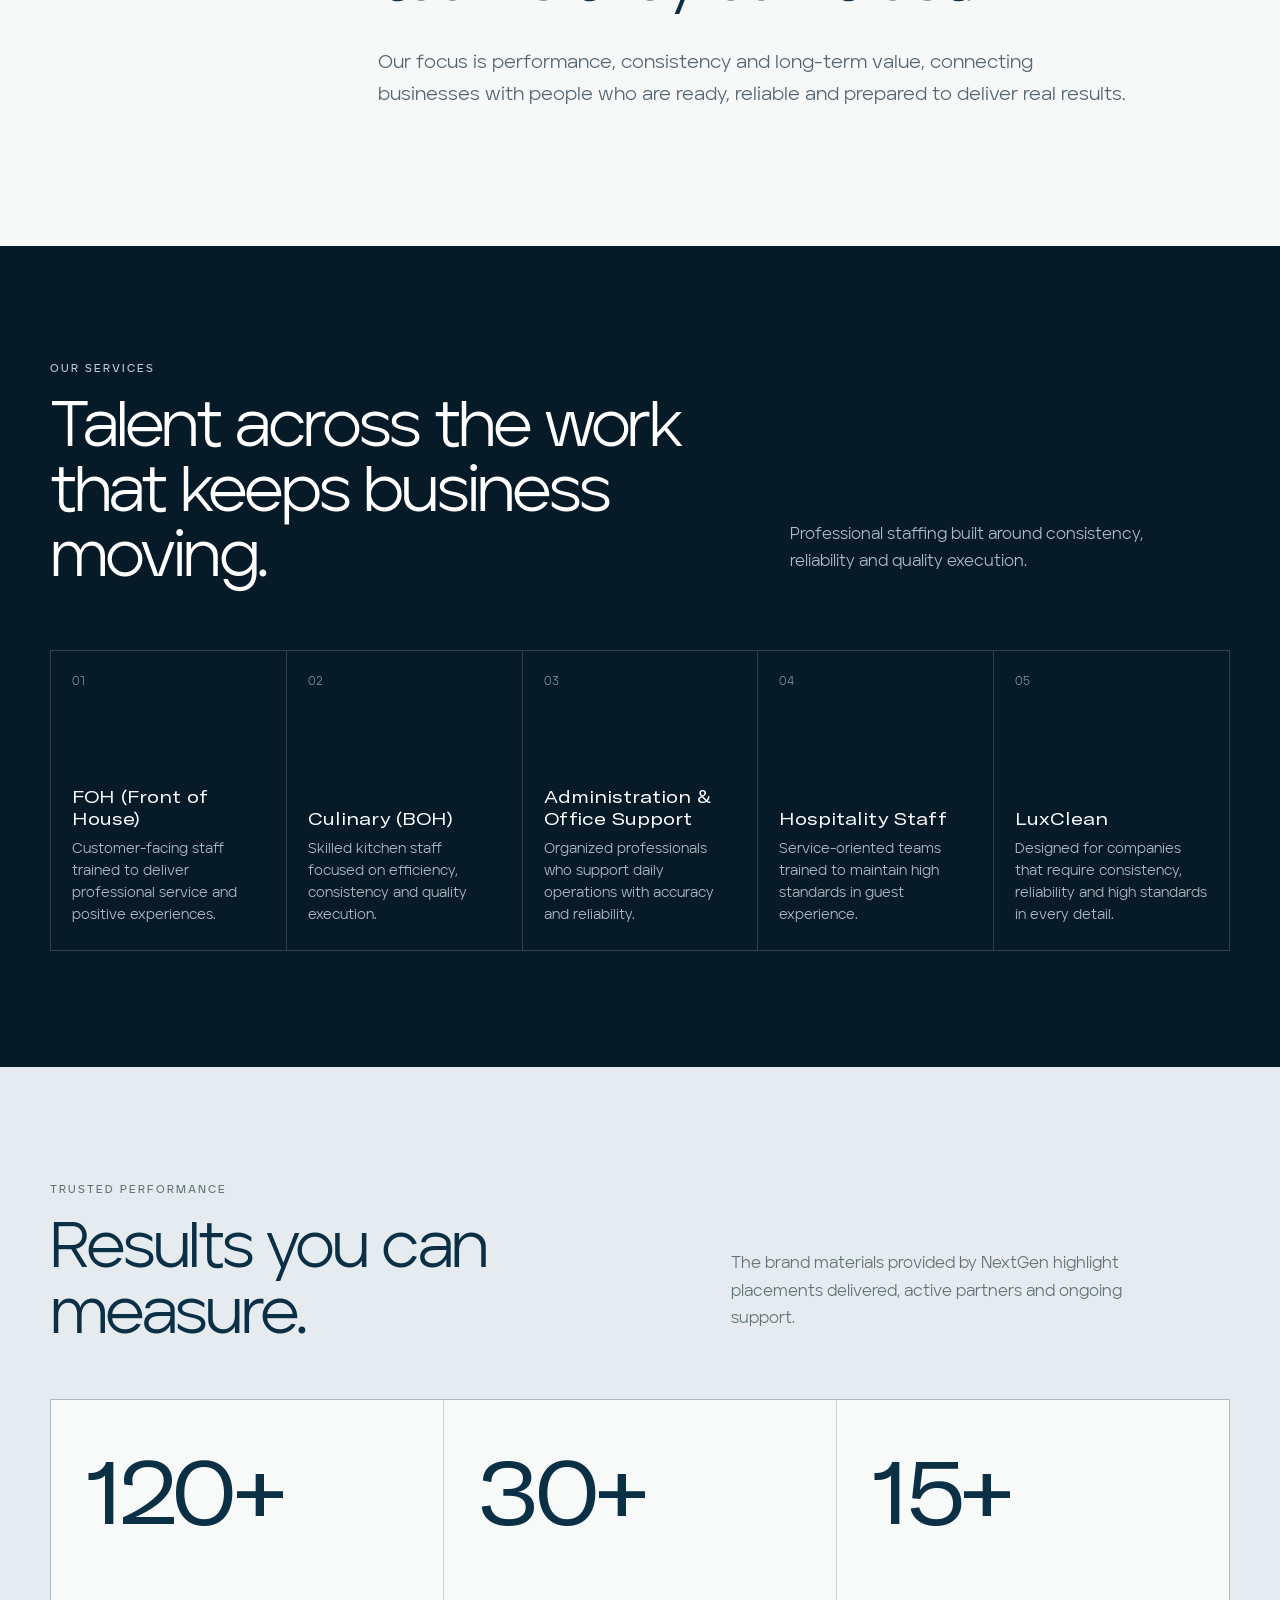
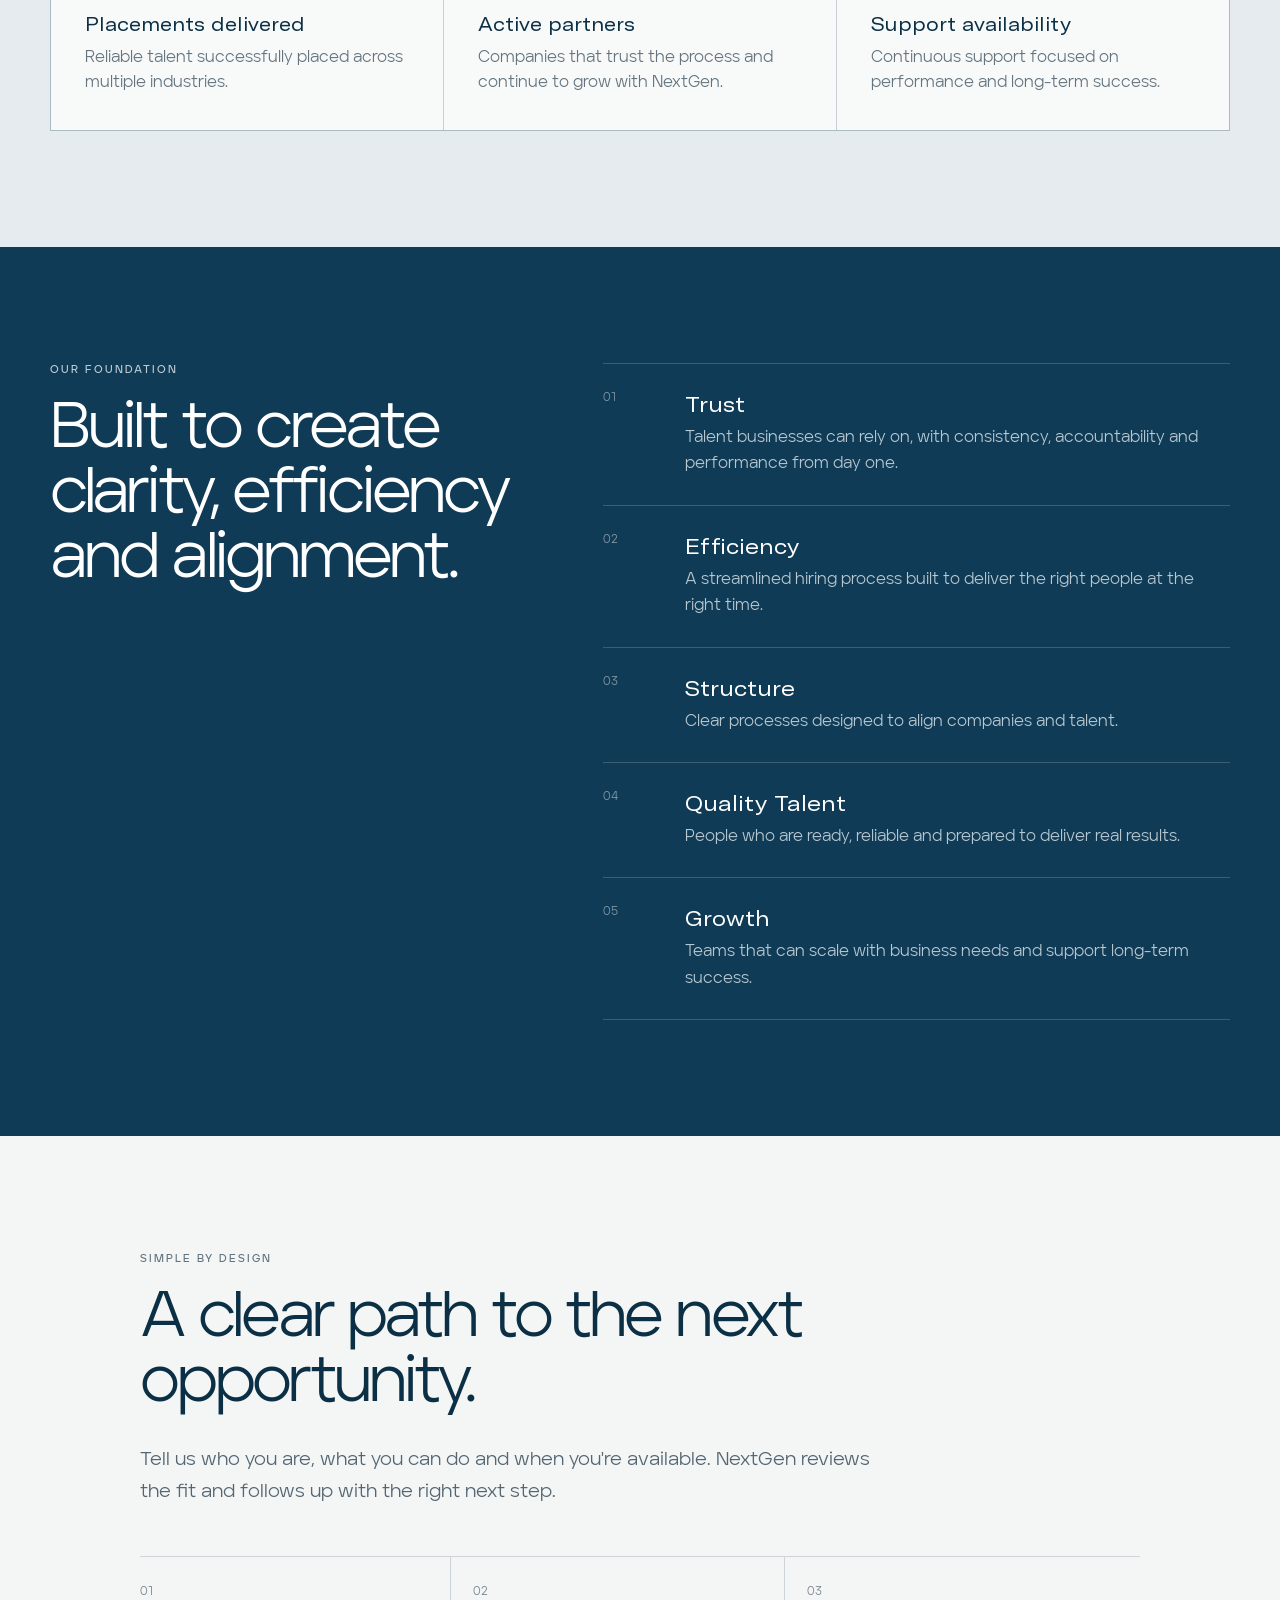
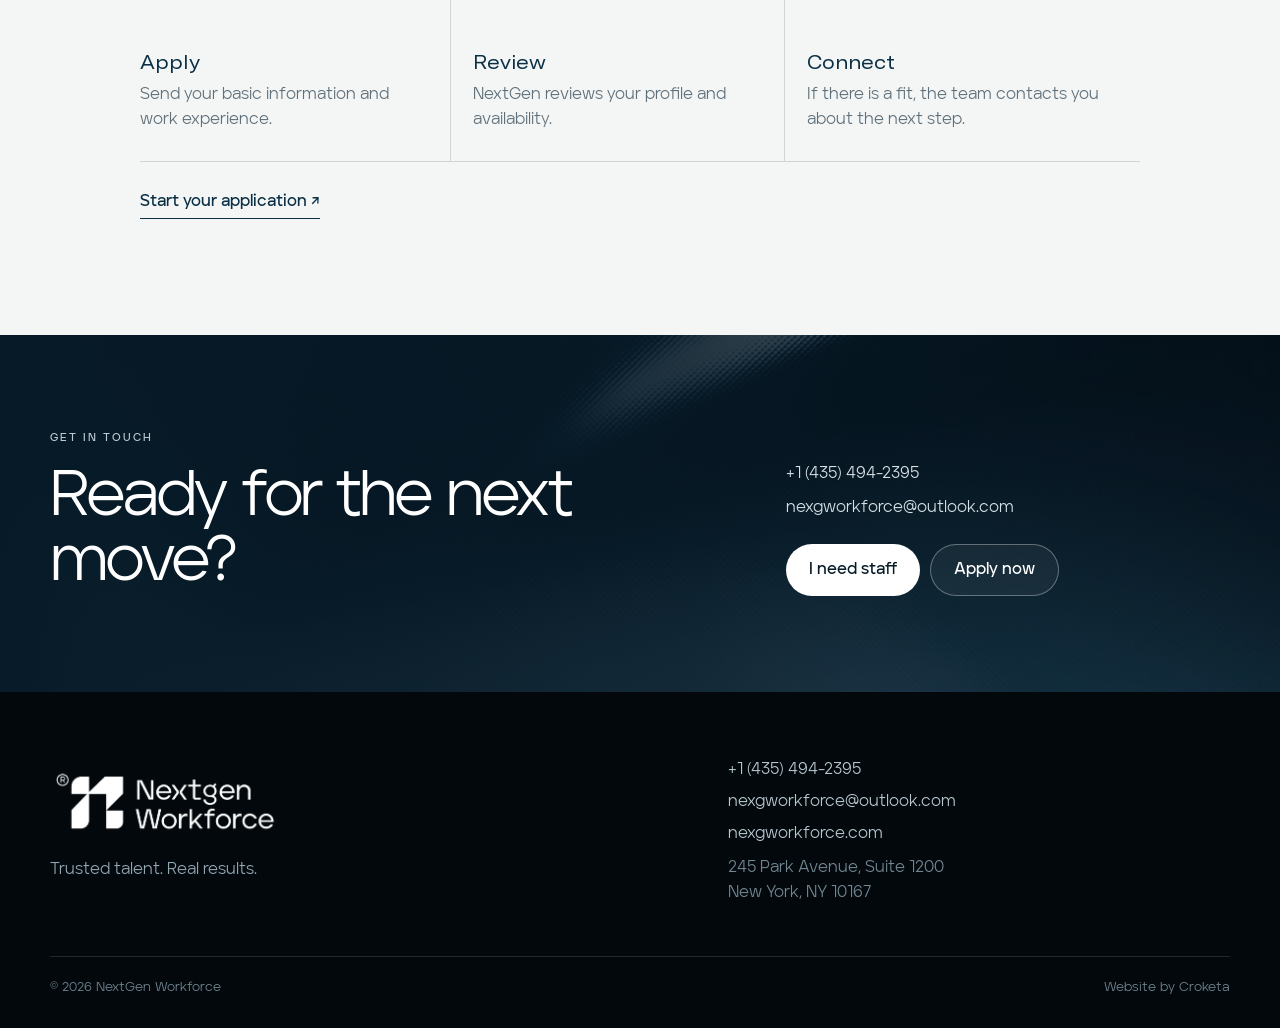
==== commit a8c1ebe5: "Update NextGen Workforce to V2.1" ====
--- a/index.html
+++ b/index.html
@@ -51,7 +51,11 @@
           <a class="btn btn-ghost" href="apply.html" data-i18n="looking_work">I'm looking for a job</a>
         </div>
       </div>
-      <div class="hero-art"><img src="assets/brand-3d.jpg" alt="" aria-hidden="true"></div>
+      <div class="hero-art hero-logo-motion" aria-hidden="true">
+        <video class="hero-logo-video" autoplay muted loop playsinline preload="metadata">
+          <source src="assets/nextgen-logo-hero.mp4" type="video/mp4">
+        </video>
+      </div>
     </div>
   </section>
 
--- a/styles.css
+++ b/styles.css
@@ -138,3 +138,29 @@
   .candidate-form{padding:18px 14px}
   .day-picker button,.quick-availability button{flex-basis:100%}
 }
+
+
+/* V2.9: permanently animated hero logo using the official client asset at original speed.
+   The source video has a black background; screen blending makes that background disappear
+   into the existing dark hero while preserving the metallic highlights. */
+.hero-logo-motion{position:relative;isolation:isolate}
+.hero-logo-video{
+  width:min(470px,100%);
+  aspect-ratio:1;
+  object-fit:contain;
+  display:block;
+  mix-blend-mode:screen;
+  background:transparent;
+  border-radius:0;
+  box-shadow:none;
+  transform:none;
+}
+@media(max-width:900px){
+  .hero-logo-video{width:min(430px,90vw)}
+}
+@media(max-width:760px){
+  .hero-logo-video{width:min(86vw,390px)}
+}
+@media(max-width:560px){
+  .hero-logo-video{width:100%}
+}
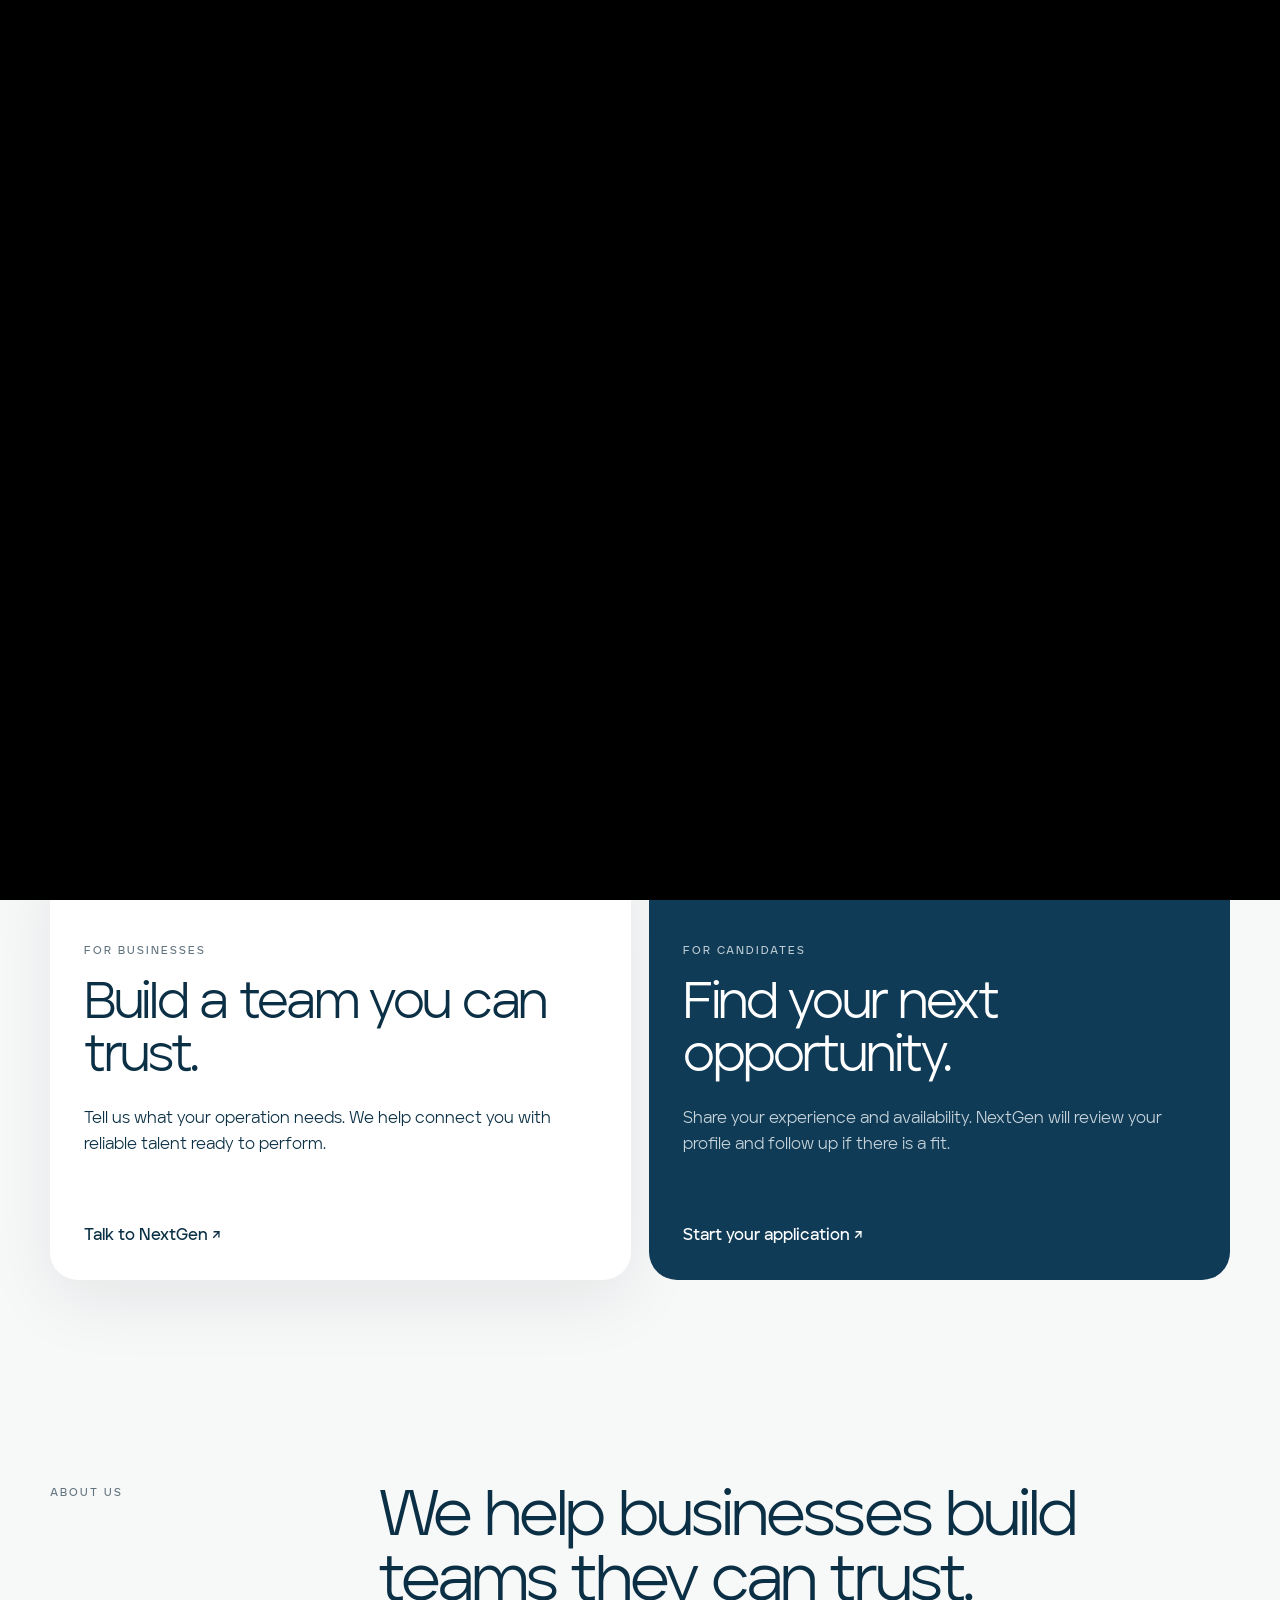
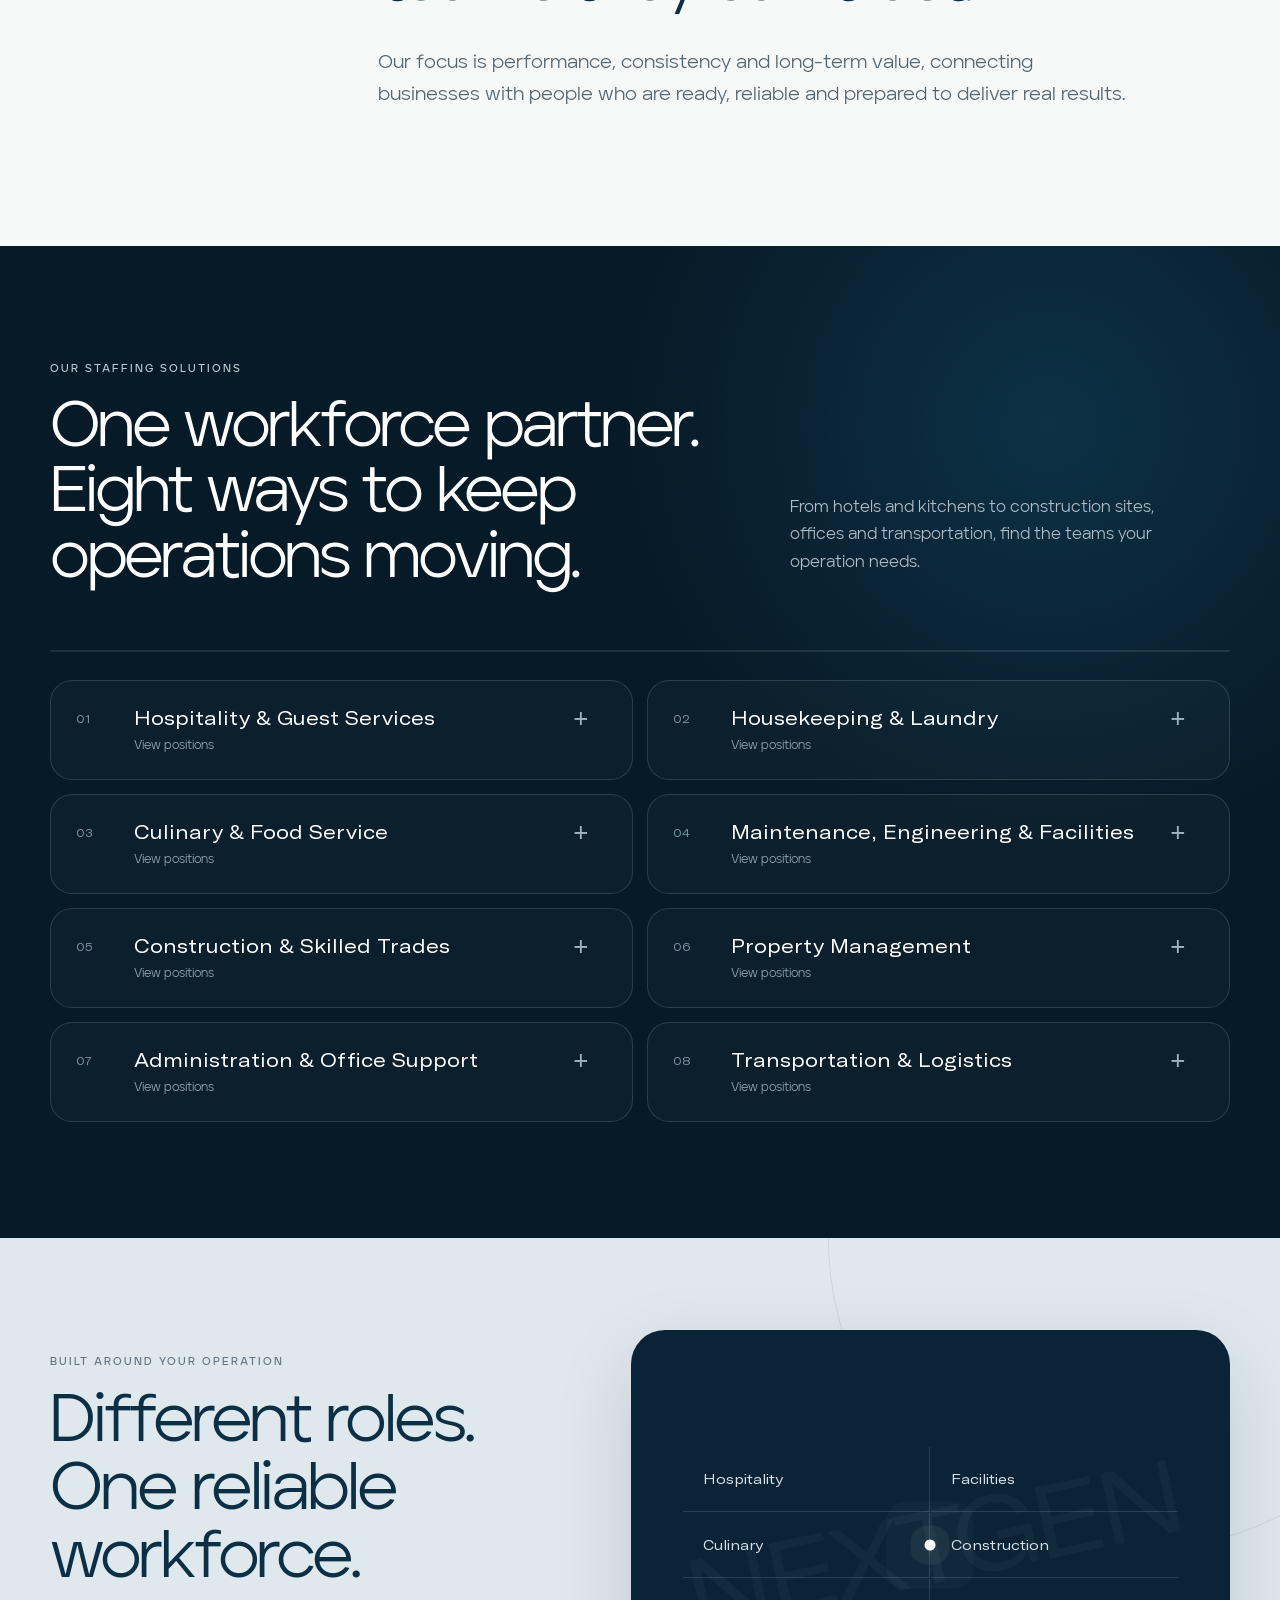
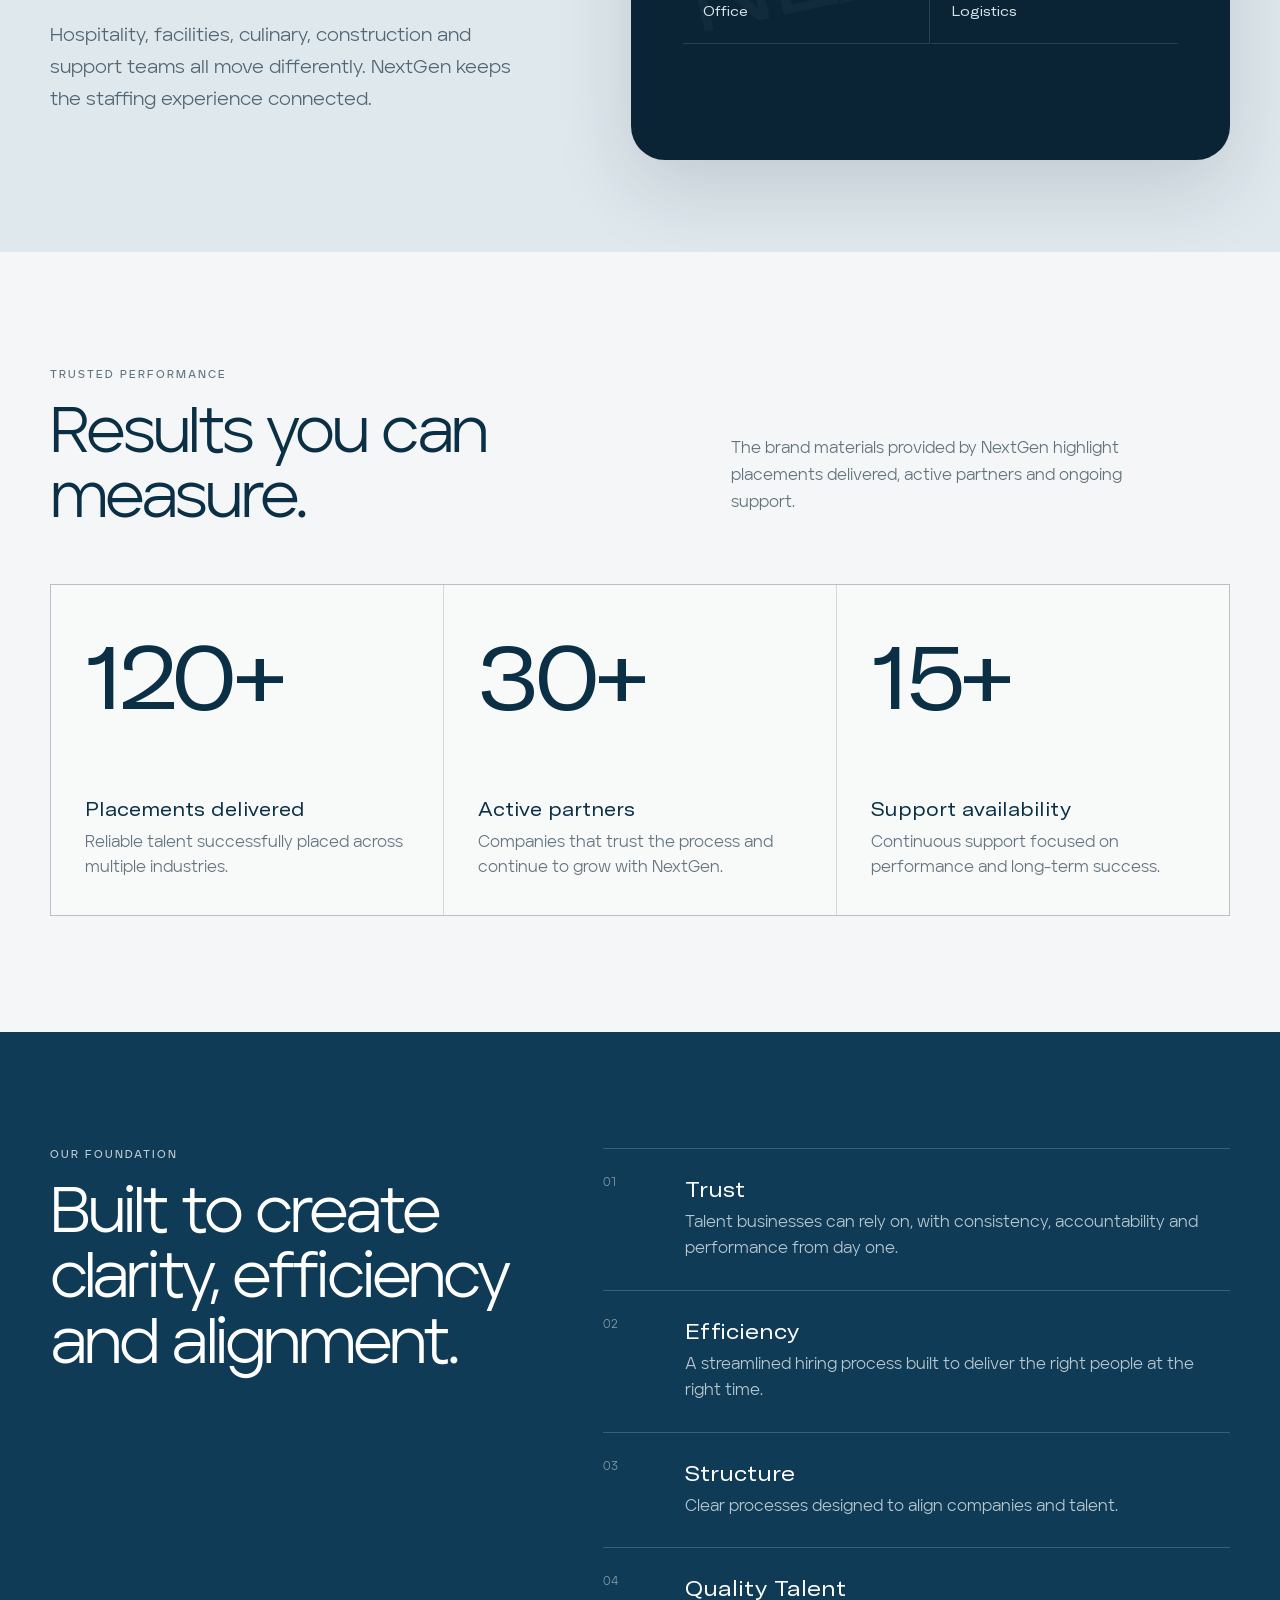
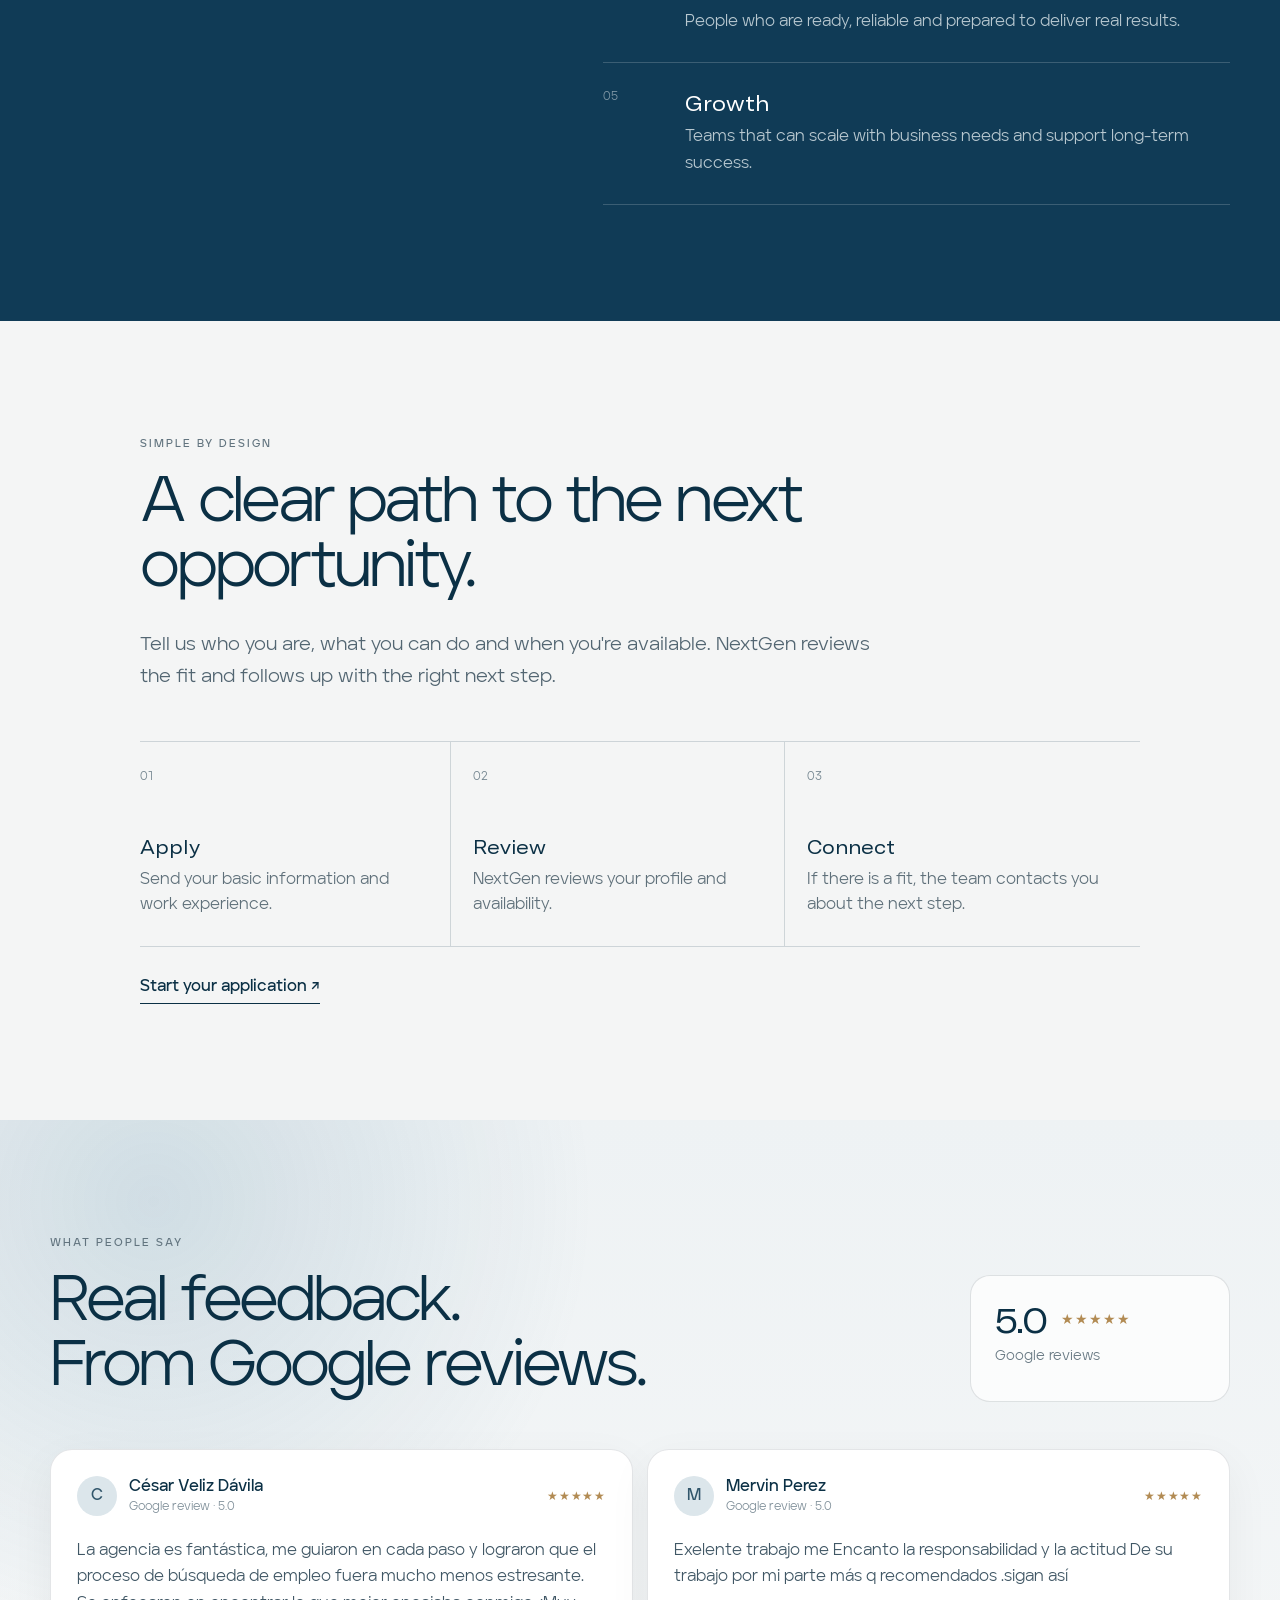
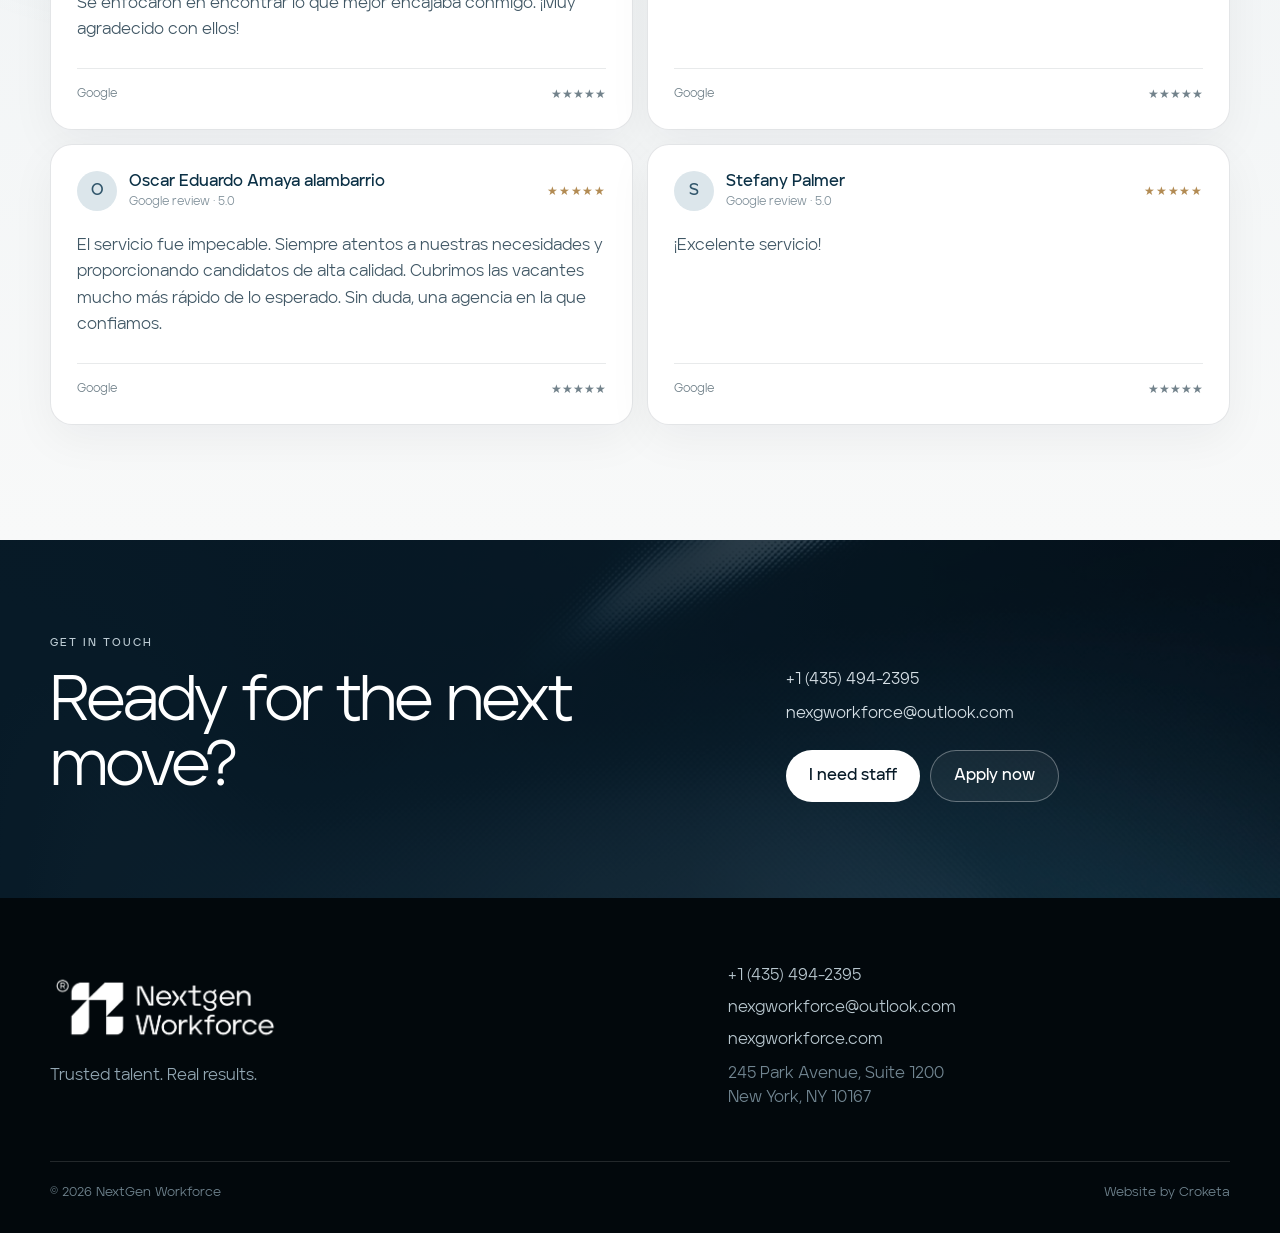
==== commit cbbe8c58: "Merge existing repository with NexGen Workforce V2" ====
--- a/index.html
+++ b/index.html
@@ -52,9 +52,14 @@
         </div>
       </div>
       <div class="hero-art hero-logo-motion" aria-hidden="true">
-        <video class="hero-logo-video" autoplay muted loop playsinline preload="metadata">
-          <source src="assets/nextgen-logo-hero.mp4" type="video/mp4">
-        </video>
+        <div class="hero-logo-pingpong" id="heroLogoPingPong">
+          <video class="hero-logo-video is-active" id="heroLogoForward" autoplay muted playsinline preload="auto">
+            <source src="assets/nextgen-logo-hero.mp4" type="video/mp4">
+          </video>
+          <video class="hero-logo-video" id="heroLogoReverse" muted playsinline preload="auto">
+            <source src="assets/nextgen-logo-hero-reverse.mp4" type="video/mp4">
+          </video>
+        </div>
       </div>
     </div>
   </section>
@@ -88,18 +93,39 @@
     </div>
   </section>
 
-  <section class="services section" id="services">
+  <section class="services section solutions-v3" id="services">
     <div class="shell">
       <div class="section-head reveal">
-        <div><p class="eyebrow light" data-i18n="services_label">Our services</p><h2 data-i18n="services_title">Talent across the work that keeps business moving.</h2></div>
-        <p data-i18n="services_copy">Professional staffing built around consistency, reliability and quality execution.</p>
-      </div>
-      <div class="service-grid reveal">
-        <article><span>01</span><h3>FOH (Front of House)</h3><p data-i18n="s1c">Customer-facing staff trained to deliver professional service and positive experiences.</p></article>
-        <article><span>02</span><h3>Culinary (BOH)</h3><p data-i18n="s2c">Skilled kitchen staff focused on efficiency, consistency and quality execution.</p></article>
-        <article><span>03</span><h3 data-i18n="s3">Administration & Office Support</h3><p data-i18n="s3c">Organized professionals who support daily operations with accuracy and reliability.</p></article>
-        <article><span>04</span><h3 data-i18n="s4">Hospitality Staff</h3><p data-i18n="s4c">Service-oriented teams trained to maintain high standards in guest experience.</p></article>
-        <article><span>05</span><h3>LuxClean</h3><p data-i18n="s5c">Designed for companies that require consistency, reliability and high standards in every detail.</p></article>
+        <div><p class="eyebrow light" data-i18n="services_label">Our staffing solutions</p><h2 data-i18n="services_title">One workforce partner. Eight ways to keep operations moving.</h2></div>
+        <p data-i18n="services_copy">From hotels and kitchens to construction sites, offices and transportation, find the teams your operation needs.</p>
+      </div>
+      
+      <div class="staffing-progress-rail" aria-hidden="true">
+        <span class="staffing-progress-rail__fill"></span>
+      </div>
+<div class="solutions-grid reveal">
+        <details class="solution-card"><summary><span class="solution-num">01</span><div><h3>Hospitality & Guest Services</h3><p data-i18n="sol_hint">View positions</p></div><span class="solution-plus">+</span></summary><ul><li>Front Desk / Guest Services</li><li>Concierge</li><li>Bell Staff / Bellman</li><li>Valet</li><li>Servers</li><li>Banquet Staff</li><li>Hosts / Hostesses</li><li>Food Runners / Server Assistants</li><li>Bartenders</li><li>Resort Support</li></ul></details>
+        <details class="solution-card"><summary><span class="solution-num">02</span><div><h3>Housekeeping & Laundry</h3><p data-i18n="sol_hint">View positions</p></div><span class="solution-plus">+</span></summary><ul><li>Housekeepers</li><li>Housekeeping Supervisors</li><li>Housemen</li><li>Laundry Attendants</li><li>Laundry Supervisors</li><li>Public Area Attendants</li><li>Deep Cleaning / Specialty Cleaning</li></ul></details>
+        <details class="solution-card"><summary><span class="solution-num">03</span><div><h3>Culinary & Food Service</h3><p data-i18n="sol_hint">View positions</p></div><span class="solution-plus">+</span></summary><ul><li>Executive / Sous Chefs</li><li>Line Cooks</li><li>Prep Cooks</li><li>Pastry Chefs</li><li>Bakers</li><li>Kitchen Assistants</li><li>Dishwashers / Stewards</li><li>Food Runners</li><li>Banquet Culinary Staff</li></ul></details>
+        <details class="solution-card"><summary><span class="solution-num">04</span><div><h3>Maintenance, Engineering & Facilities</h3><p data-i18n="sol_hint">View positions</p></div><span class="solution-plus">+</span></summary><ul><li>Maintenance Technicians</li><li>Engineering Technicians</li><li>General Maintenance</li><li>HVAC Technicians</li><li>Electrical Technicians</li><li>Plumbing</li><li>Facilities Staff</li><li>Grounds / Landscaping</li><li>Snow Removal</li></ul></details>
+        <details class="solution-card"><summary><span class="solution-num">05</span><div><h3>Construction & Skilled Trades</h3><p data-i18n="sol_hint">View positions</p></div><span class="solution-plus">+</span></summary><ul><li>General Laborers</li><li>Flaggers</li><li>Construction Laborers</li><li>Demolition</li><li>Painters / Professional Painters</li><li>Drywall</li><li>Carpenters</li><li>Roofers</li><li>Construction Cleanup</li><li>Renovation Staff</li><li>Skilled Trades</li></ul></details>
+        <details class="solution-card"><summary><span class="solution-num">06</span><div><h3>Property Management</h3><p data-i18n="sol_hint">View positions</p></div><span class="solution-plus">+</span></summary><ul><li>Property Managers</li><li>Assistant Property Managers</li><li>Community Managers</li><li>Leasing Support</li><li>Property Maintenance</li><li>HOA Support</li><li>Resident / Guest Services</li><li>Property Care Staff</li></ul></details>
+        <details class="solution-card"><summary><span class="solution-num">07</span><div><h3>Administration & Office Support</h3><p data-i18n="sol_hint">View positions</p></div><span class="solution-plus">+</span></summary><ul><li>Administrative Assistants</li><li>Receptionists</li><li>Office Coordinators</li><li>Data Entry</li><li>HR Support</li><li>Accounting / Bookkeeping Support</li><li>Reservations / Administrative Support</li><li>Customer Service Representatives</li></ul></details>
+        <details class="solution-card"><summary><span class="solution-num">08</span><div><h3>Transportation & Logistics</h3><p data-i18n="sol_hint">View positions</p></div><span class="solution-plus">+</span></summary><ul><li>Shuttle Drivers</li><li>CDL Drivers</li><li>Passenger Endorsement Drivers</li><li>Valet Drivers</li><li>Transportation Staff</li><li>Delivery / Logistics Support</li></ul></details>
+      </div>
+    </div>
+  </section>
+
+  <section class="operations-bridge section" aria-label="Workforce coverage">
+    <div class="shell operations-bridge-grid reveal">
+      <div class="operations-bridge-copy">
+        <p class="eyebrow" data-i18n="bridge_label">Built around your operation</p>
+        <h2 data-i18n="bridge_title">Different roles.<br>One reliable workforce.</h2>
+        <p class="body-lg" data-i18n="bridge_copy">Hospitality, facilities, culinary, construction and support teams all move differently. NextGen keeps the staffing experience connected.</p>
+      </div>
+      <div class="operations-map" aria-hidden="true">
+        <span>Hospitality</span><span>Facilities</span><span>Culinary</span><span>Construction</span><span>Office</span><span>Logistics</span>
+        <i></i>
       </div>
     </div>
   </section>
@@ -143,7 +169,97 @@
     </div>
   </section>
 
-  <section class="contact-band" id="contact">
+  <section class="reviews-v3 section" id="reviews">
+    <div class="shell">
+      <div class="reviews-head reveal">
+        <div>
+          <p class="eyebrow" data-i18n="reviews_label">What people say</p>
+          <h2 data-i18n="reviews_title">Real feedback.<br>From Google reviews.</h2>
+        </div>
+        <div class="reviews-summary">
+          <div class="reviews-rating-line">
+            <strong>5.0</strong>
+            <span class="stars" aria-label="5 out of 5 stars">★★★★★</span>
+          </div>
+          <p><span data-i18n="reviews_count_label">Google reviews</span></p>
+        </div>
+      </div>
+
+      <div class="reviews-grid reviews-grid--static reveal">
+
+        <article class="review-card review-card--static">
+          <div class="review-card__top">
+            <div class="review-author">
+              <span class="review-avatar-fallback" aria-hidden="true">C</span>
+              <div>
+                <strong>César Veliz Dávila</strong>
+                <div class="review-meta">Google review · 5.0</div>
+              </div>
+            </div>
+            <div class="review-stars" aria-label="5 out of 5 stars">★★★★★</div>
+          </div>
+          <p class="review-text review-text--static">La agencia es fantástica, me guiaron en cada paso y lograron que el proceso de búsqueda de empleo fuera mucho menos estresante. Se enfocaron en encontrar lo que mejor encajaba conmigo. ¡Muy agradecido con ellos!</p>
+          <div class="review-card__footer">
+            <span>Google</span>
+            <span>★★★★★</span>
+          </div>
+        </article>
+        <article class="review-card review-card--static">
+          <div class="review-card__top">
+            <div class="review-author">
+              <span class="review-avatar-fallback" aria-hidden="true">M</span>
+              <div>
+                <strong>Mervin Perez</strong>
+                <div class="review-meta">Google review · 5.0</div>
+              </div>
+            </div>
+            <div class="review-stars" aria-label="5 out of 5 stars">★★★★★</div>
+          </div>
+          <p class="review-text review-text--static">Exelente trabajo me Encanto la responsabilidad y la actitud De su trabajo por mi parte más q recomendados .sigan así</p>
+          <div class="review-card__footer">
+            <span>Google</span>
+            <span>★★★★★</span>
+          </div>
+        </article>
+        <article class="review-card review-card--static">
+          <div class="review-card__top">
+            <div class="review-author">
+              <span class="review-avatar-fallback" aria-hidden="true">O</span>
+              <div>
+                <strong>Oscar Eduardo Amaya alambarrio</strong>
+                <div class="review-meta">Google review · 5.0</div>
+              </div>
+            </div>
+            <div class="review-stars" aria-label="5 out of 5 stars">★★★★★</div>
+          </div>
+          <p class="review-text review-text--static">El servicio fue impecable. Siempre atentos a nuestras necesidades y proporcionando candidatos de alta calidad. Cubrimos las vacantes mucho más rápido de lo esperado. Sin duda, una agencia en la que confiamos.</p>
+          <div class="review-card__footer">
+            <span>Google</span>
+            <span>★★★★★</span>
+          </div>
+        </article>
+        <article class="review-card review-card--static">
+          <div class="review-card__top">
+            <div class="review-author">
+              <span class="review-avatar-fallback" aria-hidden="true">S</span>
+              <div>
+                <strong>Stefany Palmer</strong>
+                <div class="review-meta">Google review · 5.0</div>
+              </div>
+            </div>
+            <div class="review-stars" aria-label="5 out of 5 stars">★★★★★</div>
+          </div>
+          <p class="review-text review-text--static">¡Excelente servicio!</p>
+          <div class="review-card__footer">
+            <span>Google</span>
+            <span>★★★★★</span>
+          </div>
+        </article>
+      </div>
+    </div>
+  </section>
+
+<section class="contact-band" id="contact">
     <div class="texture contact-texture"></div>
     <div class="shell contact-grid reveal">
       <div><p class="eyebrow light" data-i18n="contact_label">Get in touch</p><h2 data-i18n="contact_title">Ready for the next move?</h2></div>
--- a/styles.css
+++ b/styles.css
@@ -164,3 +164,368 @@
 @media(max-width:560px){
   .hero-logo-video{width:100%}
 }
+
+/* V2.10: hero logo ping-pong loop. The official forward animation alternates
+   with a reversed copy, so there is no jump back to frame one. */
+.hero-logo-motion{overflow:hidden}
+.hero-logo-pingpong{
+  position:relative;
+  width:min(470px,100%);
+  aspect-ratio:1;
+  background:transparent;
+}
+.hero-logo-pingpong .hero-logo-video{
+  position:absolute;
+  inset:0;
+  width:100%;
+  height:100%;
+  object-fit:contain;
+  opacity:0;
+  pointer-events:none;
+  mix-blend-mode:screen;
+}
+.hero-logo-pingpong .hero-logo-video.is-active{opacity:1}
+@media(max-width:900px){.hero-logo-pingpong{width:min(430px,90vw)}}
+@media(max-width:760px){.hero-logo-pingpong{width:min(86vw,390px)}}
+@media(max-width:560px){.hero-logo-pingpong{width:100%}}
+
+/* NextGen Workforce V3 */
+.solutions-v3{background:radial-gradient(circle at 82% 18%,rgba(24,94,130,.34),transparent 32%),var(--navyDark)}
+.solutions-grid{display:grid;grid-template-columns:repeat(2,1fr);gap:14px}
+.solution-card{border:1px solid rgba(255,255,255,.14);border-radius:22px;background:rgba(255,255,255,.025);overflow:hidden;transition:.25s}
+.solution-card:hover,.solution-card[open]{background:rgba(16,59,86,.62);border-color:rgba(255,255,255,.28);transform:translateY(-2px)}
+.solution-card summary{list-style:none;cursor:pointer;display:grid;grid-template-columns:44px 1fr 34px;gap:14px;align-items:start;padding:25px}
+.solution-card summary::-webkit-details-marker{display:none}.solution-num{font-family:GTE;color:#7894a4;font-size:.72rem;padding-top:5px}.solution-card h3{font-family:GTE;font-weight:400;font-size:1.2rem;line-height:1.25;margin:0}.solution-card summary p{color:#90a7b4;font-size:.78rem;margin:8px 0 0}.solution-plus{font-size:1.8rem;font-weight:300;line-height:1;color:#9fb3bf;transition:.25s}.solution-card[open] .solution-plus{transform:rotate(45deg)}.solution-card ul{display:grid;grid-template-columns:1fr 1fr;gap:10px 20px;margin:0;padding:0 25px 26px 83px;list-style:none;color:#c1d0d8;font-size:.86rem;line-height:1.4}.solution-card li:before{content:'↗';color:#6e9db7;margin-right:8px}.solutions-note{margin-top:26px;border-top:1px solid rgba(255,255,255,.15);padding-top:24px;display:grid;grid-template-columns:150px 1fr;gap:30px;color:#aebdc6;line-height:1.65}.solutions-note span{font-family:GTE;color:#fff;letter-spacing:.12em;font-size:.72rem}.solutions-note p{margin:0;max-width:780px}
+@media(max-width:760px){.solutions-grid{grid-template-columns:1fr}.solution-card summary{padding:21px 18px;grid-template-columns:34px 1fr 28px}.solution-card ul{grid-template-columns:1fr;padding:0 18px 22px 66px}.solutions-note{grid-template-columns:1fr;gap:10px}}
+
+
+/* V3.1 — live Google reviews */
+.reviews-v3{
+  background:
+    radial-gradient(circle at 12% 8%,rgba(48,109,142,.16),transparent 30%),
+    linear-gradient(180deg,#eef2f4 0%,#f8f9f9 100%);
+  overflow:hidden;
+}
+.reviews-head{
+  display:grid;
+  grid-template-columns:1.15fr .85fr;
+  gap:70px;
+  align-items:end;
+  margin-bottom:48px;
+}
+.reviews-summary{
+  justify-self:end;
+  min-width:260px;
+  padding:22px 24px;
+  border:1px solid rgba(7,26,39,.12);
+  border-radius:20px;
+  background:rgba(255,255,255,.72);
+  backdrop-filter:blur(12px);
+}
+.reviews-rating-line{display:flex;align-items:center;gap:14px}
+.reviews-rating-line strong{
+  font-family:GTE,Aventa,sans-serif;
+  font-weight:400;
+  font-size:2.2rem;
+  letter-spacing:-.05em;
+}
+.stars{letter-spacing:.08em;font-size:.9rem;color:#b28b53}
+.reviews-summary p{margin:6px 0 14px;color:#687983;font-size:.9rem}
+.reviews-summary a{font-size:.86rem;font-weight:600;border-bottom:1px solid rgba(7,26,39,.45);padding-bottom:4px}
+.reviews-stage{position:relative;min-height:280px}
+.reviews-status{
+  min-height:180px;
+  display:flex;
+  align-items:center;
+  justify-content:center;
+  gap:11px;
+  color:#72828b;
+  border:1px dashed rgba(7,26,39,.16);
+  border-radius:22px;
+  background:rgba(255,255,255,.45);
+}
+.reviews-status.is-error{color:#7d6a63}
+.reviews-pulse{
+  width:8px;height:8px;border-radius:50%;background:#477f9d;
+  box-shadow:0 0 0 0 rgba(71,127,157,.35);
+  animation:reviewPulse 1.6s infinite;
+}
+@keyframes reviewPulse{70%{box-shadow:0 0 0 10px rgba(71,127,157,0)}100%{box-shadow:0 0 0 0 rgba(71,127,157,0)}}
+.reviews-grid{
+  display:grid;
+  grid-template-columns:repeat(3,1fr);
+  gap:14px;
+}
+.review-card{
+  position:relative;
+  min-height:300px;
+  display:flex;
+  flex-direction:column;
+  padding:26px;
+  border:1px solid rgba(7,26,39,.11);
+  border-radius:22px;
+  background:#fff;
+  box-shadow:0 14px 45px rgba(7,26,39,.05);
+  transition:transform .22s ease,box-shadow .22s ease;
+}
+.review-card:hover{transform:translateY(-4px);box-shadow:0 20px 55px rgba(7,26,39,.09)}
+.review-card__top{display:flex;align-items:center;justify-content:space-between;gap:16px;margin-bottom:22px}
+.review-author{display:flex;align-items:center;gap:12px;min-width:0}
+.review-avatar{
+  width:40px;height:40px;border-radius:50%;object-fit:cover;background:#e7ecef;flex:none;
+}
+.review-avatar-fallback{
+  width:40px;height:40px;border-radius:50%;display:grid;place-items:center;
+  background:#dce6eb;color:#31566b;font-weight:600;flex:none;
+}
+.review-author a{font-weight:600;white-space:nowrap;overflow:hidden;text-overflow:ellipsis;max-width:175px}
+.review-meta{font-size:.75rem;color:#80909a;margin-top:3px}
+.review-stars{font-size:.78rem;letter-spacing:.06em;color:#b28b53;white-space:nowrap}
+.review-text{
+  color:#405765;
+  line-height:1.7;
+  font-size:.97rem;
+  margin:0 0 24px;
+  display:-webkit-box;
+  -webkit-line-clamp:7;
+  -webkit-box-orient:vertical;
+  overflow:hidden;
+}
+.review-card__footer{
+  margin-top:auto;
+  padding-top:18px;
+  border-top:1px solid rgba(7,26,39,.09);
+  display:flex;justify-content:space-between;gap:15px;align-items:center;
+  color:#72828b;font-size:.75rem;
+}
+.review-card__footer a{font-weight:600;color:#24495f}
+.reviews-source-note{margin:22px 0 0;color:#83919a;font-size:.76rem;line-height:1.5}
+@media(max-width:900px){
+  .reviews-head{grid-template-columns:1fr;gap:28px}
+  .reviews-summary{justify-self:start}
+  .reviews-grid{grid-template-columns:1fr 1fr}
+}
+@media(max-width:620px){
+  .reviews-grid{grid-template-columns:1fr}
+  .review-card{min-height:auto}
+  .reviews-summary{width:100%}
+}
+
+/* V3.3 — hero integration, sharper motion asset presentation, and mid-page rhythm */
+.hero{background:#071a27}
+.hero .texture{opacity:.54}
+.hero .texture:after{background:linear-gradient(90deg,rgba(7,26,39,.995) 0%,rgba(7,26,39,.92) 50%,rgba(7,26,39,.70) 100%)}
+.hero-art.hero-logo-motion{justify-content:center;overflow:visible}
+.hero-logo-pingpong{
+  width:min(540px,100%);
+  aspect-ratio:1;
+  border-radius:42px;
+  overflow:hidden;
+  background:#000;
+  box-shadow:0 38px 100px rgba(0,0,0,.22);
+  -webkit-mask-image:radial-gradient(ellipse 72% 72% at 50% 50%,#000 54%,rgba(0,0,0,.94) 67%,transparent 100%);
+  mask-image:radial-gradient(ellipse 72% 72% at 50% 50%,#000 54%,rgba(0,0,0,.94) 67%,transparent 100%);
+}
+.hero-logo-pingpong .hero-logo-video{
+  width:100%;height:100%;object-fit:cover;mix-blend-mode:screen;
+  transform:scale(1.015) translateZ(0);
+  image-rendering:auto;
+  backface-visibility:hidden;
+}
+/* The source animation is 960px square. Never enlarge it beyond its useful desktop size. */
+@media(min-width:1200px){.hero-logo-pingpong{width:540px}}
+@media(max-width:900px){
+ .hero-logo-pingpong{width:min(520px,88vw);border-radius:34px}
+ .hero-grid{gap:38px}
+}
+@media(max-width:760px){
+ .hero-logo-pingpong{width:min(94vw,480px);margin:8px auto 0}
+ .hero-art.hero-logo-motion{width:100%}
+}
+
+/* Give the middle of the page a deliberate visual beat instead of another text/list block. */
+.operations-bridge{position:relative;overflow:hidden;background:#dfe8ed;padding:92px 0}
+.operations-bridge:before{content:"";position:absolute;width:620px;height:620px;border:1px solid rgba(16,59,86,.10);border-radius:50%;right:-170px;top:-310px}
+.operations-bridge-grid{display:grid;grid-template-columns:.9fr 1.1fr;gap:90px;align-items:center}
+.operations-bridge-copy h2{font-size:clamp(2.8rem,5.2vw,5.2rem)}
+.operations-bridge-copy .body-lg{max-width:600px;margin-top:26px}
+.operations-map{position:relative;min-height:430px;border-radius:34px;background:#0a2435;overflow:hidden;display:grid;grid-template-columns:1fr 1fr;align-content:center;gap:1px;padding:52px;box-shadow:0 28px 80px rgba(7,26,39,.14)}
+.operations-map:before{content:"NEXTGEN";position:absolute;inset:0;display:grid;place-items:center;font-family:GTE;font-size:clamp(4rem,8vw,8rem);letter-spacing:-.07em;color:rgba(255,255,255,.035);transform:rotate(-12deg)}
+.operations-map span{position:relative;z-index:2;padding:23px 20px;border-bottom:1px solid rgba(255,255,255,.13);font-family:GTE;font-size:.86rem;color:#d6e1e7}
+.operations-map span:nth-child(odd){border-right:1px solid rgba(255,255,255,.13)}
+.operations-map i{position:absolute;width:11px;height:11px;border-radius:50%;background:#fff;left:50%;top:50%;transform:translate(-50%,-50%);box-shadow:0 0 0 14px rgba(255,255,255,.05),0 0 0 38px rgba(255,255,255,.025)}
+.proof{background:#f4f6f7}
+@media(max-width:800px){.operations-bridge-grid{grid-template-columns:1fr;gap:42px}.operations-map{min-height:340px;padding:30px}.operations-bridge{padding:78px 0}}
+@media(max-width:520px){.operations-map{padding:22px}.operations-map span{padding:18px 10px;font-size:.72rem}}
+
+
+
+
+/* V3.6 — verified static Google reviews */
+.reviews-grid--static{
+  grid-template-columns:repeat(2,minmax(0,1fr));
+}
+.review-card--static{
+  min-height:260px;
+}
+.review-text--static{
+  display:block;
+  overflow:visible;
+  -webkit-line-clamp:unset;
+}
+.review-card--static .review-author strong{
+  display:block;
+  font-weight:600;
+}
+@media(max-width:700px){
+  .reviews-grid--static{grid-template-columns:1fr}
+  .review-card--static{min-height:auto}
+}
+
+
+/* =========================================================
+   V3.8 FINAL POLISH — motion with restraint
+   ========================================================= */
+
+/* Reveal system */
+.reveal{
+  opacity:0;
+  transform:translateY(22px);
+  transition:
+    opacity .72s cubic-bezier(.22,1,.36,1),
+    transform .72s cubic-bezier(.22,1,.36,1);
+  transition-delay:var(--reveal-delay,0ms);
+  will-change:opacity,transform;
+}
+.reveal.is-visible{
+  opacity:1;
+  transform:none;
+}
+
+/* Sequential cards without turning the page into a carnival */
+.reviews-grid > *:nth-child(2),
+.solutions-grid > *:nth-child(2),
+.staffing-grid > *:nth-child(2){--reveal-delay:70ms}
+.reviews-grid > *:nth-child(3),
+.solutions-grid > *:nth-child(3),
+.staffing-grid > *:nth-child(3){--reveal-delay:140ms}
+.reviews-grid > *:nth-child(4),
+.solutions-grid > *:nth-child(4),
+.staffing-grid > *:nth-child(4){--reveal-delay:210ms}
+
+/* Cards: lift + restrained highlight */
+.review-card,
+.solution-card,
+.staffing-card,
+[class*="service-card"]{
+  position:relative;
+  overflow:hidden;
+  transition:
+    transform .32s cubic-bezier(.22,1,.36,1),
+    border-color .32s ease,
+    box-shadow .32s ease;
+}
+.review-card::after,
+.solution-card::after,
+.staffing-card::after,
+[class*="service-card"]::after{
+  content:"";
+  position:absolute;
+  inset:-40%;
+  pointer-events:none;
+  background:radial-gradient(circle at var(--mx,50%) var(--my,50%),
+    rgba(255,255,255,.10), transparent 28%);
+  opacity:0;
+  transition:opacity .3s ease;
+}
+@media (hover:hover){
+  .review-card:hover,
+  .solution-card:hover,
+  .staffing-card:hover,
+  [class*="service-card"]:hover{
+    transform:translateY(-6px);
+    box-shadow:0 20px 55px rgba(0,0,0,.16);
+  }
+  .review-card:hover::after,
+  .solution-card:hover::after,
+  .staffing-card:hover::after,
+  [class*="service-card"]:hover::after{opacity:1}
+}
+
+/* Buttons get a tiny directional response */
+a[class*="btn"],
+button[class*="btn"],
+.cta,
+.button{
+  transition:transform .25s cubic-bezier(.22,1,.36,1), box-shadow .25s ease, opacity .25s ease;
+}
+@media (hover:hover){
+  a[class*="btn"]:hover,
+  button[class*="btn"]:hover,
+  .cta:hover,
+  .button:hover{
+    transform:translateY(-2px);
+  }
+  a[class*="btn"]:active,
+  button[class*="btn"]:active,
+  .cta:active,
+  .button:active{
+    transform:translateY(0) scale(.985);
+  }
+}
+
+/* Smooth accordion/details behavior where supported */
+details{
+  transition:background-color .3s ease, border-color .3s ease, transform .3s ease;
+}
+details[open]{transform:translateY(-2px)}
+details > summary{
+  transition:opacity .25s ease, padding-left .25s ease;
+}
+@media (hover:hover){
+  details > summary:hover{opacity:.78}
+}
+
+/* Decorative scroll rail for staffing area */
+.staffing-progress-rail{
+  width:100%;
+  height:2px;
+  background:rgba(255,255,255,.10);
+  overflow:hidden;
+  border-radius:999px;
+  margin:4px 0 28px;
+}
+.staffing-progress-rail__fill{
+  display:block;
+  width:var(--staffing-progress,0%);
+  height:100%;
+  background:linear-gradient(90deg,rgba(255,255,255,.32),rgba(255,255,255,.92));
+  border-radius:inherit;
+  transition:width .08s linear;
+}
+
+/* Gentle depth for large decorative media */
+.hero img,
+.hero video,
+[class*="hero"] img,
+[class*="hero"] video,
+[class*="logo"] video{
+  transform:translate3d(0,var(--parallax-y,0px),0);
+  transition:transform .08s linear;
+  will-change:transform;
+}
+
+/* Respect users who explicitly ask for less motion */
+@media (prefers-reduced-motion: reduce){
+  html{scroll-behavior:auto!important}
+  *,*::before,*::after{
+    animation-duration:.01ms!important;
+    animation-iteration-count:1!important;
+    transition-duration:.01ms!important;
+    scroll-behavior:auto!important;
+  }
+  .reveal{opacity:1!important;transform:none!important}
+  .hero img,.hero video,[class*="hero"] img,[class*="hero"] video,[class*="logo"] video{
+    transform:none!important;
+  }
+}
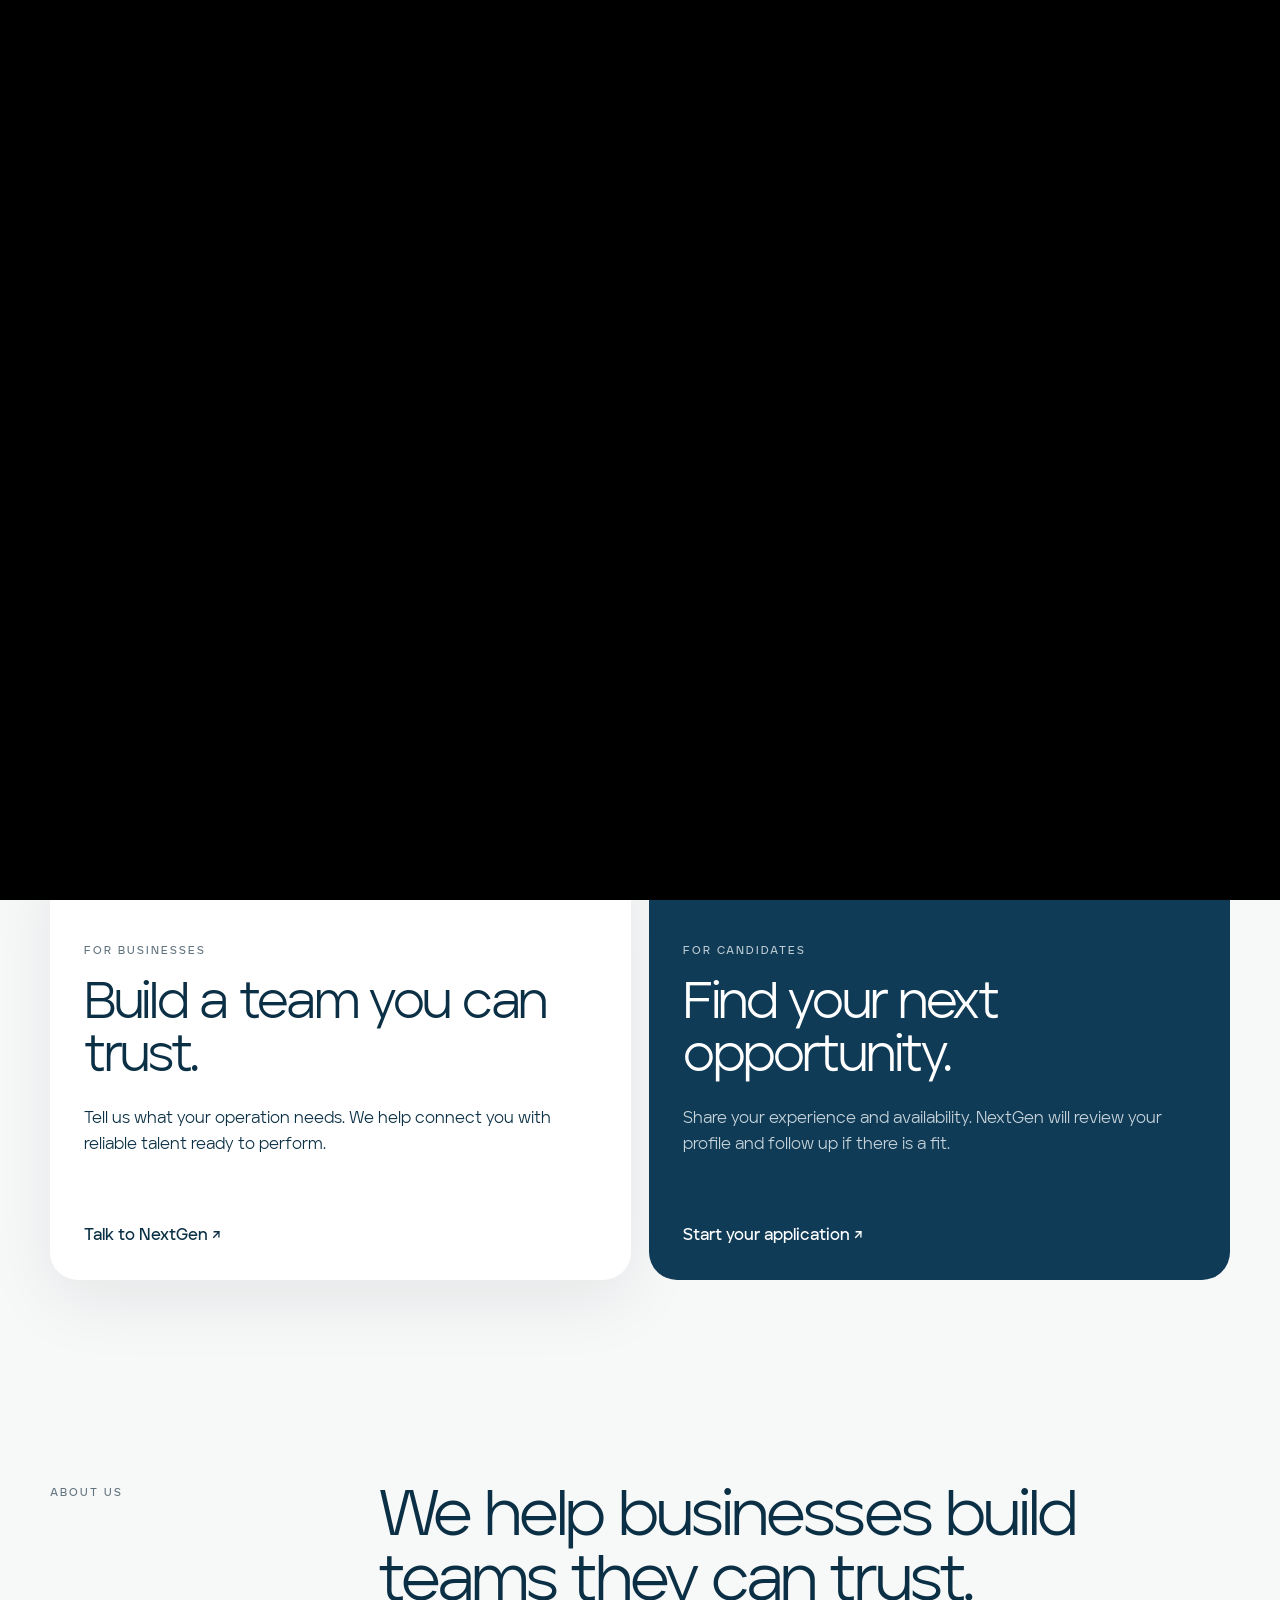
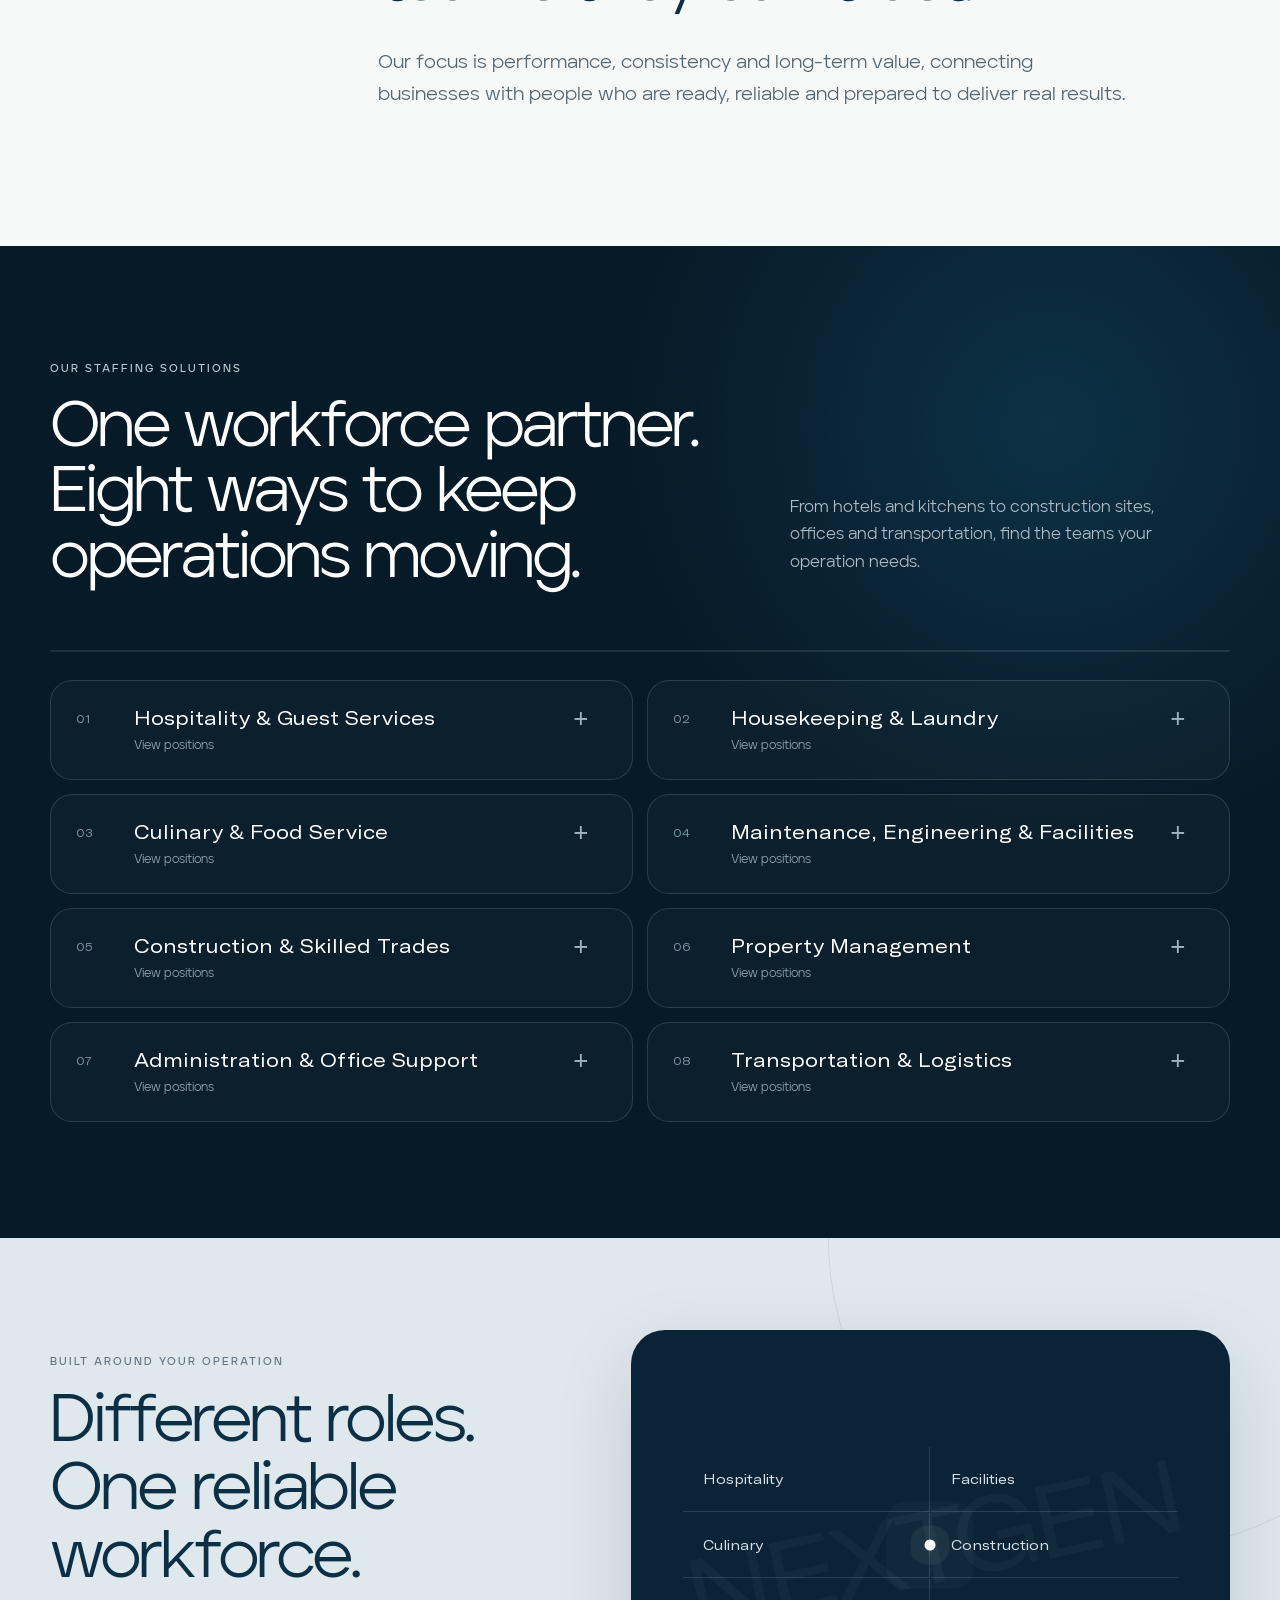
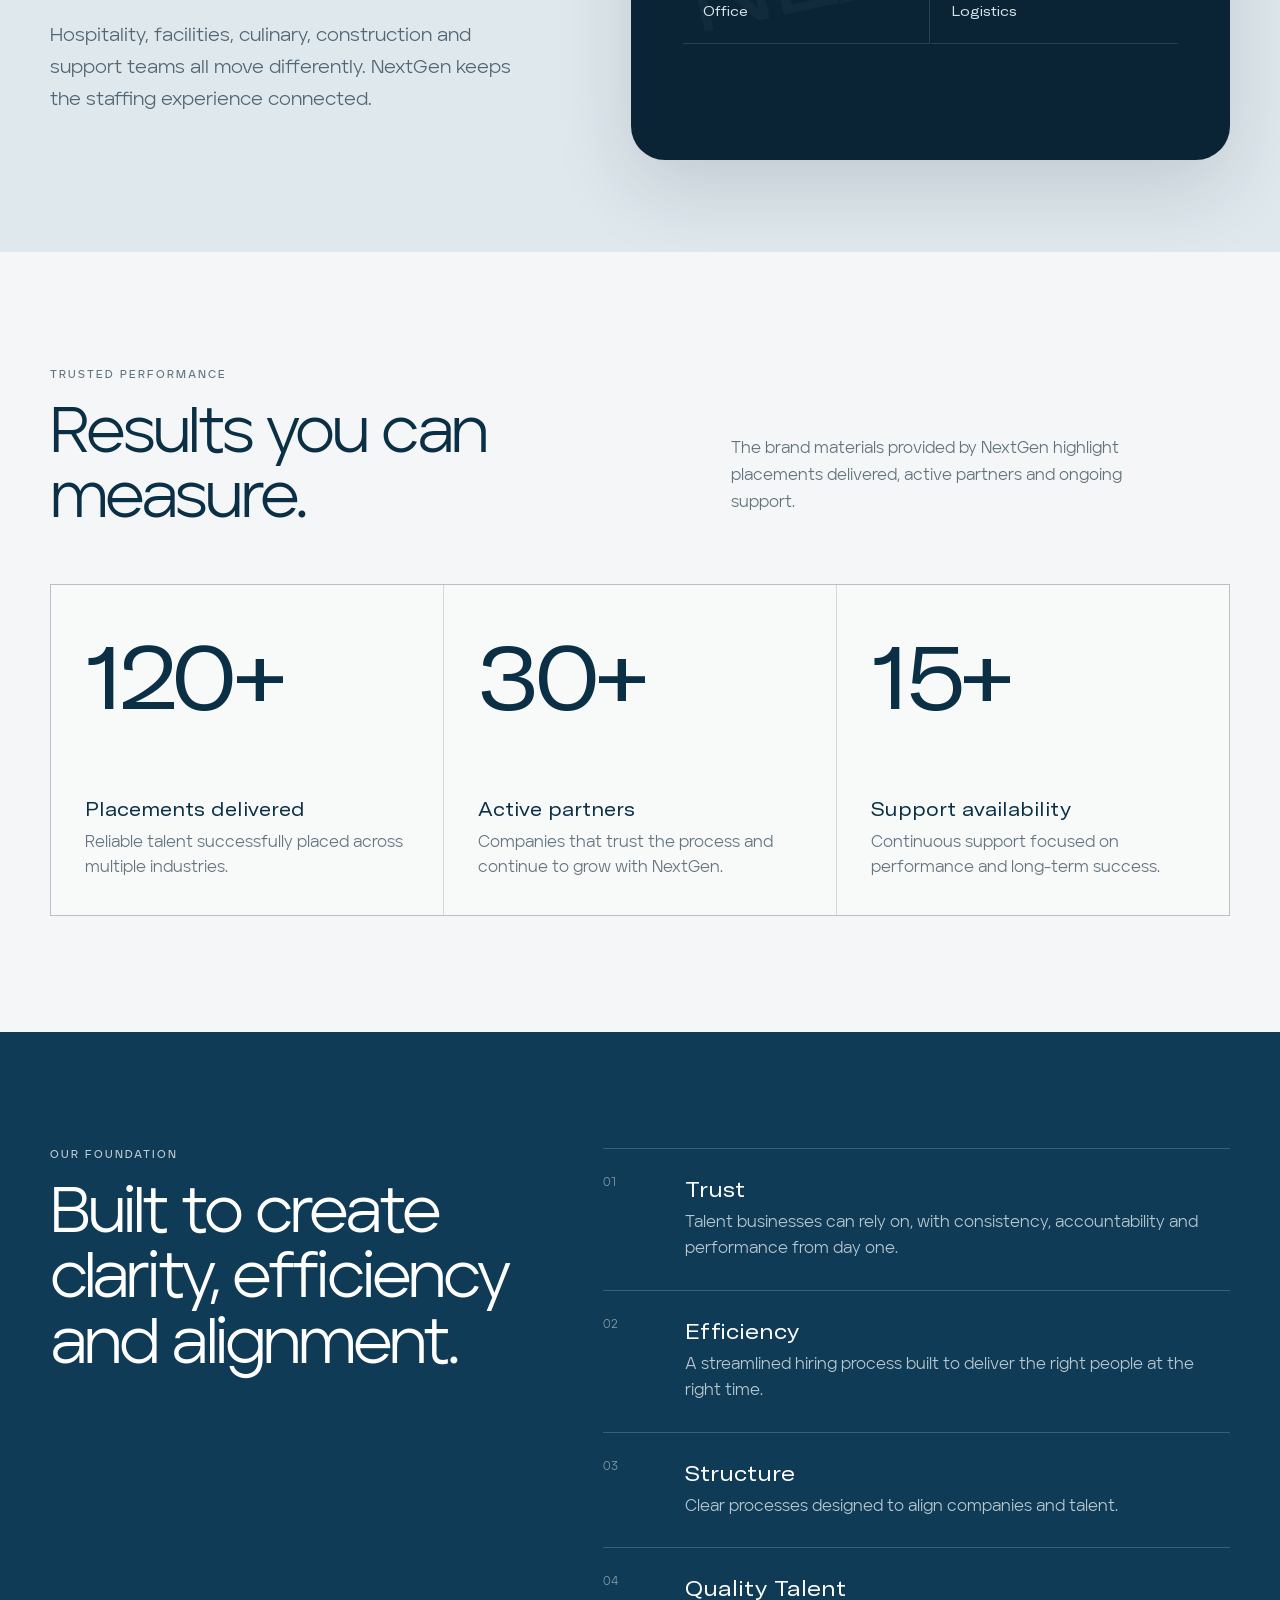
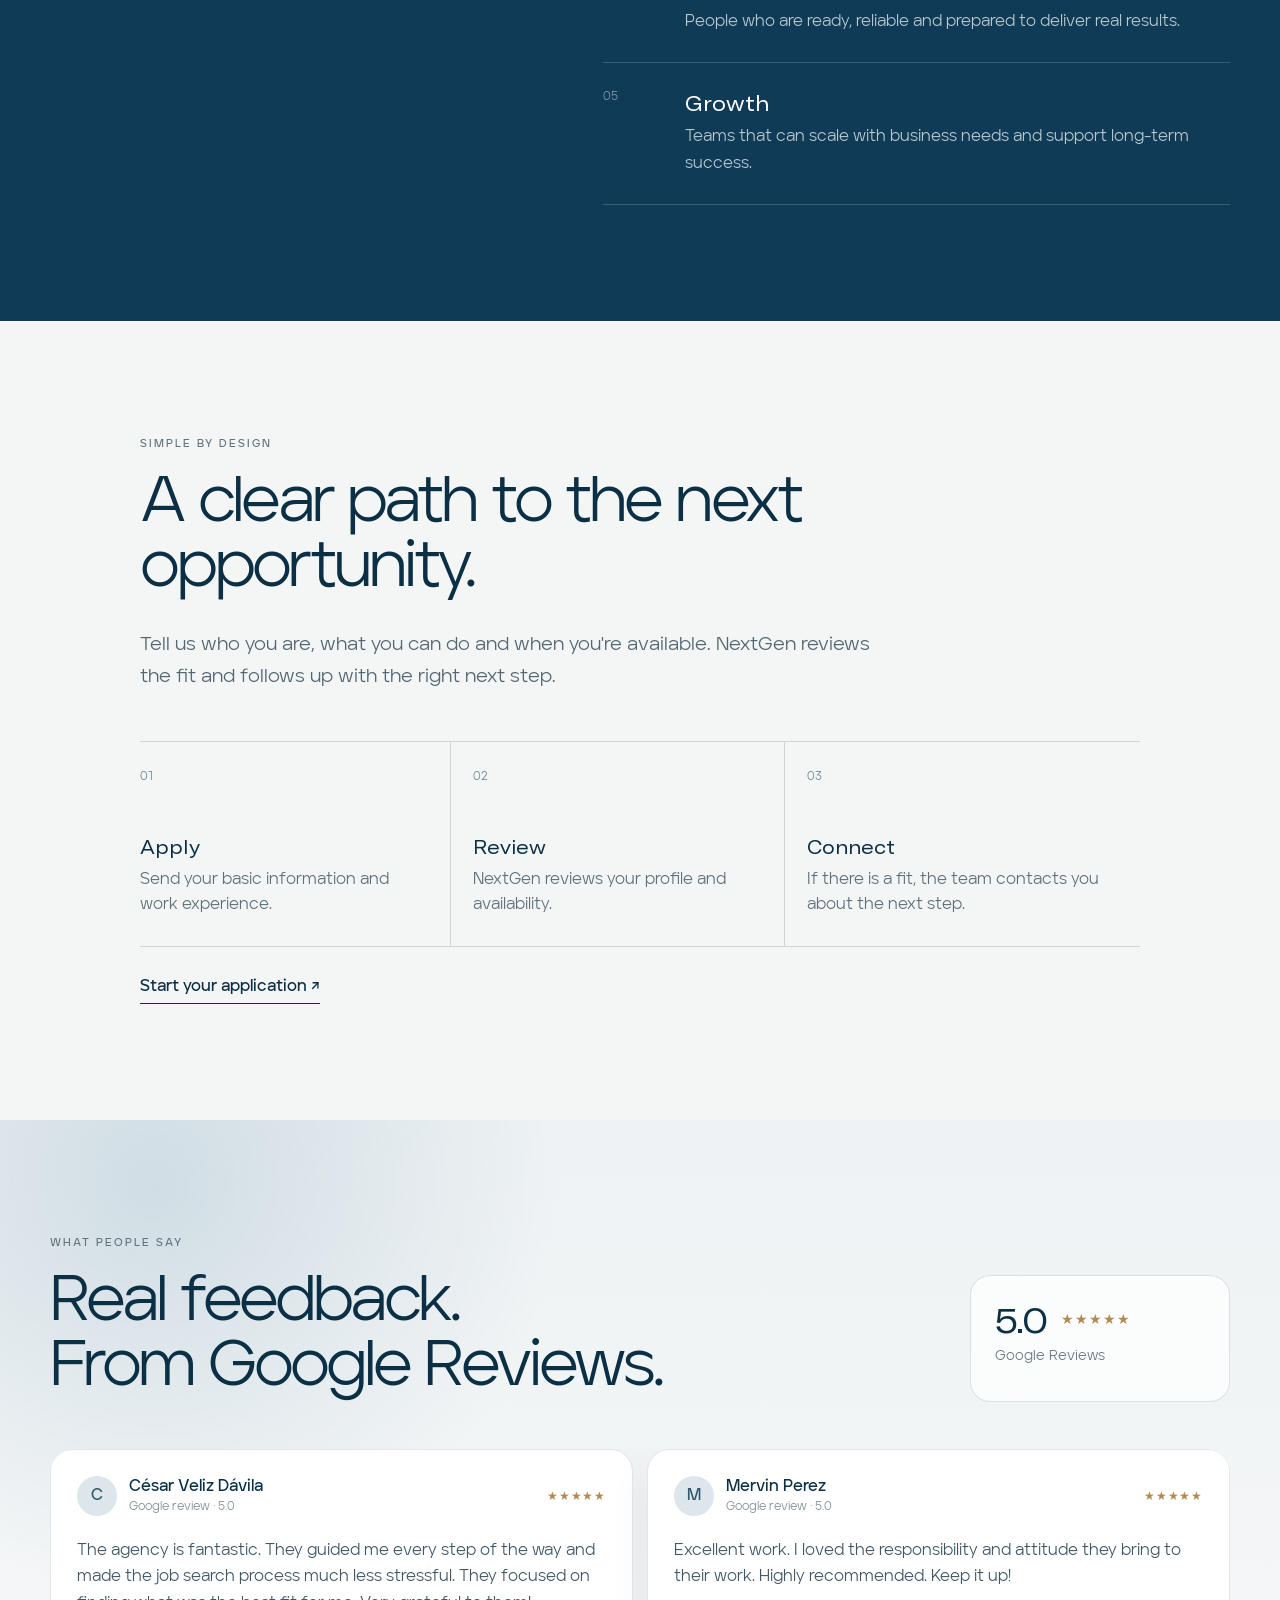
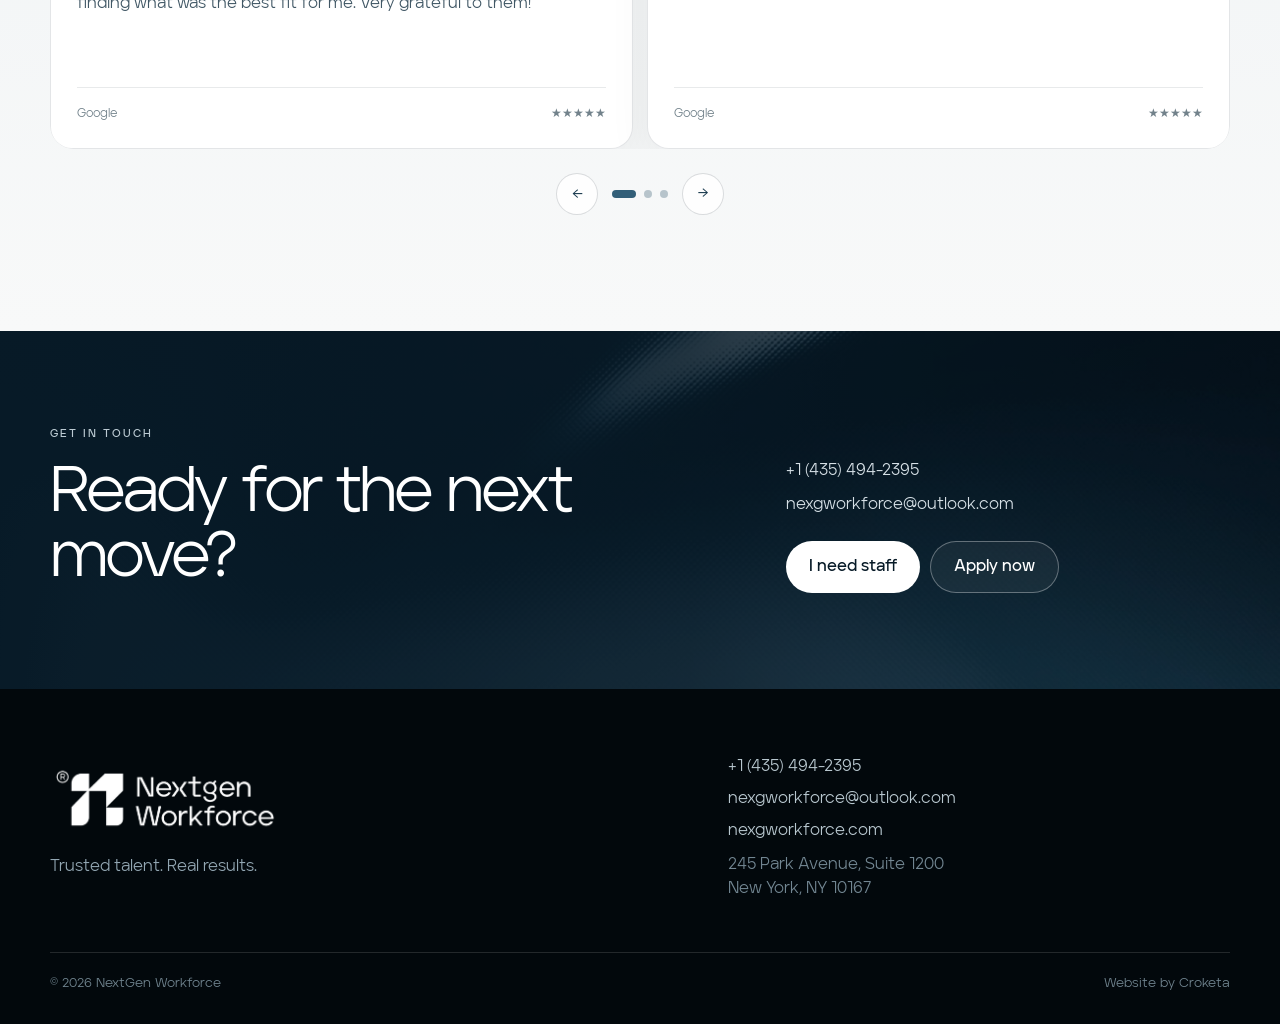
==== commit 292a834f: "merge existing repository with NextGen Workforce V2" ====
--- a/index.html
+++ b/index.html
@@ -104,14 +104,14 @@
         <span class="staffing-progress-rail__fill"></span>
       </div>
 <div class="solutions-grid reveal">
-        <details class="solution-card"><summary><span class="solution-num">01</span><div><h3>Hospitality & Guest Services</h3><p data-i18n="sol_hint">View positions</p></div><span class="solution-plus">+</span></summary><ul><li>Front Desk / Guest Services</li><li>Concierge</li><li>Bell Staff / Bellman</li><li>Valet</li><li>Servers</li><li>Banquet Staff</li><li>Hosts / Hostesses</li><li>Food Runners / Server Assistants</li><li>Bartenders</li><li>Resort Support</li></ul></details>
-        <details class="solution-card"><summary><span class="solution-num">02</span><div><h3>Housekeeping & Laundry</h3><p data-i18n="sol_hint">View positions</p></div><span class="solution-plus">+</span></summary><ul><li>Housekeepers</li><li>Housekeeping Supervisors</li><li>Housemen</li><li>Laundry Attendants</li><li>Laundry Supervisors</li><li>Public Area Attendants</li><li>Deep Cleaning / Specialty Cleaning</li></ul></details>
-        <details class="solution-card"><summary><span class="solution-num">03</span><div><h3>Culinary & Food Service</h3><p data-i18n="sol_hint">View positions</p></div><span class="solution-plus">+</span></summary><ul><li>Executive / Sous Chefs</li><li>Line Cooks</li><li>Prep Cooks</li><li>Pastry Chefs</li><li>Bakers</li><li>Kitchen Assistants</li><li>Dishwashers / Stewards</li><li>Food Runners</li><li>Banquet Culinary Staff</li></ul></details>
-        <details class="solution-card"><summary><span class="solution-num">04</span><div><h3>Maintenance, Engineering & Facilities</h3><p data-i18n="sol_hint">View positions</p></div><span class="solution-plus">+</span></summary><ul><li>Maintenance Technicians</li><li>Engineering Technicians</li><li>General Maintenance</li><li>HVAC Technicians</li><li>Electrical Technicians</li><li>Plumbing</li><li>Facilities Staff</li><li>Grounds / Landscaping</li><li>Snow Removal</li></ul></details>
-        <details class="solution-card"><summary><span class="solution-num">05</span><div><h3>Construction & Skilled Trades</h3><p data-i18n="sol_hint">View positions</p></div><span class="solution-plus">+</span></summary><ul><li>General Laborers</li><li>Flaggers</li><li>Construction Laborers</li><li>Demolition</li><li>Painters / Professional Painters</li><li>Drywall</li><li>Carpenters</li><li>Roofers</li><li>Construction Cleanup</li><li>Renovation Staff</li><li>Skilled Trades</li></ul></details>
-        <details class="solution-card"><summary><span class="solution-num">06</span><div><h3>Property Management</h3><p data-i18n="sol_hint">View positions</p></div><span class="solution-plus">+</span></summary><ul><li>Property Managers</li><li>Assistant Property Managers</li><li>Community Managers</li><li>Leasing Support</li><li>Property Maintenance</li><li>HOA Support</li><li>Resident / Guest Services</li><li>Property Care Staff</li></ul></details>
-        <details class="solution-card"><summary><span class="solution-num">07</span><div><h3>Administration & Office Support</h3><p data-i18n="sol_hint">View positions</p></div><span class="solution-plus">+</span></summary><ul><li>Administrative Assistants</li><li>Receptionists</li><li>Office Coordinators</li><li>Data Entry</li><li>HR Support</li><li>Accounting / Bookkeeping Support</li><li>Reservations / Administrative Support</li><li>Customer Service Representatives</li></ul></details>
-        <details class="solution-card"><summary><span class="solution-num">08</span><div><h3>Transportation & Logistics</h3><p data-i18n="sol_hint">View positions</p></div><span class="solution-plus">+</span></summary><ul><li>Shuttle Drivers</li><li>CDL Drivers</li><li>Passenger Endorsement Drivers</li><li>Valet Drivers</li><li>Transportation Staff</li><li>Delivery / Logistics Support</li></ul></details>
+        <details class="solution-card"><summary><span class="solution-num">01</span><div><h3 data-i18n="sol_hospitality">Hospitality & Guest Services</h3><p data-i18n="sol_hint">View positions</p></div><span class="solution-plus">+</span></summary><ul><li>Front Desk / Guest Services</li><li>Concierge</li><li>Bell Staff / Bellman</li><li>Valet</li><li>Servers</li><li>Banquet Staff</li><li>Hosts / Hostesses</li><li>Food Runners / Server Assistants</li><li>Bartenders</li><li>Resort Support</li></ul></details>
+        <details class="solution-card"><summary><span class="solution-num">02</span><div><h3 data-i18n="sol_housekeeping">Housekeeping & Laundry</h3><p data-i18n="sol_hint">View positions</p></div><span class="solution-plus">+</span></summary><ul><li>Housekeepers</li><li>Housekeeping Supervisors</li><li>Housemen</li><li>Laundry Attendants</li><li>Laundry Supervisors</li><li>Public Area Attendants</li><li>Deep Cleaning / Specialty Cleaning</li></ul></details>
+        <details class="solution-card"><summary><span class="solution-num">03</span><div><h3 data-i18n="sol_culinary">Culinary & Food Service</h3><p data-i18n="sol_hint">View positions</p></div><span class="solution-plus">+</span></summary><ul><li>Executive / Sous Chefs</li><li>Line Cooks</li><li>Prep Cooks</li><li>Pastry Chefs</li><li>Bakers</li><li>Kitchen Assistants</li><li>Dishwashers / Stewards</li><li>Food Runners</li><li>Banquet Culinary Staff</li></ul></details>
+        <details class="solution-card"><summary><span class="solution-num">04</span><div><h3 data-i18n="sol_maintenance">Maintenance, Engineering & Facilities</h3><p data-i18n="sol_hint">View positions</p></div><span class="solution-plus">+</span></summary><ul><li>Maintenance Technicians</li><li>Engineering Technicians</li><li>General Maintenance</li><li>HVAC Technicians</li><li>Electrical Technicians</li><li>Plumbing</li><li>Facilities Staff</li><li>Grounds / Landscaping</li><li>Snow Removal</li></ul></details>
+        <details class="solution-card"><summary><span class="solution-num">05</span><div><h3 data-i18n="sol_construction">Construction & Skilled Trades</h3><p data-i18n="sol_hint">View positions</p></div><span class="solution-plus">+</span></summary><ul><li>General Laborers</li><li>Flaggers</li><li>Construction Laborers</li><li>Demolition</li><li>Painters / Professional Painters</li><li>Drywall</li><li>Carpenters</li><li>Roofers</li><li>Construction Cleanup</li><li>Renovation Staff</li><li>Skilled Trades</li></ul></details>
+        <details class="solution-card"><summary><span class="solution-num">06</span><div><h3 data-i18n="sol_property">Property Management</h3><p data-i18n="sol_hint">View positions</p></div><span class="solution-plus">+</span></summary><ul><li>Property Managers</li><li>Assistant Property Managers</li><li>Community Managers</li><li>Leasing Support</li><li>Property Maintenance</li><li>HOA Support</li><li>Resident / Guest Services</li><li>Property Care Staff</li></ul></details>
+        <details class="solution-card"><summary><span class="solution-num">07</span><div><h3 data-i18n="sol_admin">Administration & Office Support</h3><p data-i18n="sol_hint">View positions</p></div><span class="solution-plus">+</span></summary><ul><li>Administrative Assistants</li><li>Receptionists</li><li>Office Coordinators</li><li>Data Entry</li><li>HR Support</li><li>Accounting / Bookkeeping Support</li><li>Reservations / Administrative Support</li><li>Customer Service Representatives</li></ul></details>
+        <details class="solution-card"><summary><span class="solution-num">08</span><div><h3 data-i18n="sol_transport">Transportation & Logistics</h3><p data-i18n="sol_hint">View positions</p></div><span class="solution-plus">+</span></summary><ul><li>Shuttle Drivers</li><li>CDL Drivers</li><li>Passenger Endorsement Drivers</li><li>Valet Drivers</li><li>Transportation Staff</li><li>Delivery / Logistics Support</li></ul></details>
       </div>
     </div>
   </section>
@@ -174,87 +174,97 @@
       <div class="reviews-head reveal">
         <div>
           <p class="eyebrow" data-i18n="reviews_label">What people say</p>
-          <h2 data-i18n="reviews_title">Real feedback.<br>From Google reviews.</h2>
+          <h2 data-i18n="reviews_title">Real feedback.<br>From Google Reviews.</h2>
         </div>
         <div class="reviews-summary">
           <div class="reviews-rating-line">
             <strong>5.0</strong>
             <span class="stars" aria-label="5 out of 5 stars">★★★★★</span>
           </div>
-          <p><span data-i18n="reviews_count_label">Google reviews</span></p>
-        </div>
-      </div>
-
-      <div class="reviews-grid reviews-grid--static reveal">
-
-        <article class="review-card review-card--static">
-          <div class="review-card__top">
-            <div class="review-author">
-              <span class="review-avatar-fallback" aria-hidden="true">C</span>
-              <div>
-                <strong>César Veliz Dávila</strong>
-                <div class="review-meta">Google review · 5.0</div>
-              </div>
-            </div>
-            <div class="review-stars" aria-label="5 out of 5 stars">★★★★★</div>
+          <p><span data-i18n="reviews_count_label">Google Reviews</span></p>
+        </div>
+      </div>
+
+      <div class="reviews-carousel reveal" id="reviewsCarousel" aria-roledescription="carousel" aria-label="Google Reviews">
+        <div class="reviews-carousel__viewport">
+          <div class="reviews-carousel__track" id="reviewsTrack">
+
+          <article class="review-card review-card--carousel" tabindex="0">
+            <div class="review-card__top">
+              <div class="review-author">
+                <span class="review-avatar-fallback" aria-hidden="true">C</span>
+                <div>
+                  <strong>César Veliz Dávila</strong>
+                  <div class="review-meta">Google review · 5.0</div>
+                </div>
+              </div>
+              <div class="review-stars" aria-label="5 out of 5 stars">★★★★★</div>
+            </div>
+            <p class="review-text review-text--carousel">The agency is fantastic. They guided me every step of the way and made the job search process much less stressful. They focused on finding what was the best fit for me. Very grateful to them!</p>
+            <div class="review-card__footer">
+              <span>Google</span>
+              <span>★★★★★</span>
+            </div>
+          </article>
+          <article class="review-card review-card--carousel" tabindex="0">
+            <div class="review-card__top">
+              <div class="review-author">
+                <span class="review-avatar-fallback" aria-hidden="true">M</span>
+                <div>
+                  <strong>Mervin Perez</strong>
+                  <div class="review-meta">Google review · 5.0</div>
+                </div>
+              </div>
+              <div class="review-stars" aria-label="5 out of 5 stars">★★★★★</div>
+            </div>
+            <p class="review-text review-text--carousel">Excellent work. I loved the responsibility and attitude they bring to their work. Highly recommended. Keep it up!</p>
+            <div class="review-card__footer">
+              <span>Google</span>
+              <span>★★★★★</span>
+            </div>
+          </article>
+          <article class="review-card review-card--carousel" tabindex="0">
+            <div class="review-card__top">
+              <div class="review-author">
+                <span class="review-avatar-fallback" aria-hidden="true">O</span>
+                <div>
+                  <strong>Oscar Eduardo Amaya alambarrio</strong>
+                  <div class="review-meta">Google review · 5.0</div>
+                </div>
+              </div>
+              <div class="review-stars" aria-label="5 out of 5 stars">★★★★★</div>
+            </div>
+            <p class="review-text review-text--carousel">The service was impeccable. They were always attentive to our needs and provided high-quality candidates. We filled the vacancies much faster than expected. Without a doubt, an agency we trust.</p>
+            <div class="review-card__footer">
+              <span>Google</span>
+              <span>★★★★★</span>
+            </div>
+          </article>
+          <article class="review-card review-card--carousel" tabindex="0">
+            <div class="review-card__top">
+              <div class="review-author">
+                <span class="review-avatar-fallback" aria-hidden="true">S</span>
+                <div>
+                  <strong>Stefany Palmer</strong>
+                  <div class="review-meta">Google review · 5.0</div>
+                </div>
+              </div>
+              <div class="review-stars" aria-label="5 out of 5 stars">★★★★★</div>
+            </div>
+            <p class="review-text review-text--carousel">Excellent service!</p>
+            <div class="review-card__footer">
+              <span>Google</span>
+              <span>★★★★★</span>
+            </div>
+          </article>
           </div>
-          <p class="review-text review-text--static">La agencia es fantástica, me guiaron en cada paso y lograron que el proceso de búsqueda de empleo fuera mucho menos estresante. Se enfocaron en encontrar lo que mejor encajaba conmigo. ¡Muy agradecido con ellos!</p>
-          <div class="review-card__footer">
-            <span>Google</span>
-            <span>★★★★★</span>
-          </div>
-        </article>
-        <article class="review-card review-card--static">
-          <div class="review-card__top">
-            <div class="review-author">
-              <span class="review-avatar-fallback" aria-hidden="true">M</span>
-              <div>
-                <strong>Mervin Perez</strong>
-                <div class="review-meta">Google review · 5.0</div>
-              </div>
-            </div>
-            <div class="review-stars" aria-label="5 out of 5 stars">★★★★★</div>
-          </div>
-          <p class="review-text review-text--static">Exelente trabajo me Encanto la responsabilidad y la actitud De su trabajo por mi parte más q recomendados .sigan así</p>
-          <div class="review-card__footer">
-            <span>Google</span>
-            <span>★★★★★</span>
-          </div>
-        </article>
-        <article class="review-card review-card--static">
-          <div class="review-card__top">
-            <div class="review-author">
-              <span class="review-avatar-fallback" aria-hidden="true">O</span>
-              <div>
-                <strong>Oscar Eduardo Amaya alambarrio</strong>
-                <div class="review-meta">Google review · 5.0</div>
-              </div>
-            </div>
-            <div class="review-stars" aria-label="5 out of 5 stars">★★★★★</div>
-          </div>
-          <p class="review-text review-text--static">El servicio fue impecable. Siempre atentos a nuestras necesidades y proporcionando candidatos de alta calidad. Cubrimos las vacantes mucho más rápido de lo esperado. Sin duda, una agencia en la que confiamos.</p>
-          <div class="review-card__footer">
-            <span>Google</span>
-            <span>★★★★★</span>
-          </div>
-        </article>
-        <article class="review-card review-card--static">
-          <div class="review-card__top">
-            <div class="review-author">
-              <span class="review-avatar-fallback" aria-hidden="true">S</span>
-              <div>
-                <strong>Stefany Palmer</strong>
-                <div class="review-meta">Google review · 5.0</div>
-              </div>
-            </div>
-            <div class="review-stars" aria-label="5 out of 5 stars">★★★★★</div>
-          </div>
-          <p class="review-text review-text--static">¡Excelente servicio!</p>
-          <div class="review-card__footer">
-            <span>Google</span>
-            <span>★★★★★</span>
-          </div>
-        </article>
+        </div>
+
+        <div class="reviews-carousel__controls">
+          <button class="reviews-carousel__arrow" id="reviewsPrev" type="button" aria-label="Previous review">←</button>
+          <div class="reviews-carousel__dots" id="reviewsDots" aria-label="Choose review"></div>
+          <button class="reviews-carousel__arrow" id="reviewsNext" type="button" aria-label="Next review">→</button>
+        </div>
       </div>
     </div>
   </section>
--- a/styles.css
+++ b/styles.css
@@ -529,3 +529,80 @@
     transform:none!important;
   }
 }
+
+
+/* V3.10 — rotating Google Reviews carousel */
+.reviews-carousel{
+  position:relative;
+}
+.reviews-carousel__viewport{
+  overflow:hidden;
+  border-radius:24px;
+}
+.reviews-carousel__track{
+  display:flex;
+  gap:14px;
+  transition:transform .65s cubic-bezier(.22,1,.36,1);
+  will-change:transform;
+}
+.review-card--carousel{
+  flex:0 0 calc((100% - 14px) / 2);
+  min-width:0;
+  min-height:300px;
+}
+.review-text--carousel{
+  display:block;
+  overflow:visible;
+  -webkit-line-clamp:unset;
+}
+.reviews-carousel__controls{
+  display:flex;
+  align-items:center;
+  justify-content:center;
+  gap:14px;
+  margin-top:24px;
+}
+.reviews-carousel__arrow{
+  width:42px;
+  height:42px;
+  border-radius:50%;
+  border:1px solid rgba(7,26,39,.15);
+  background:rgba(255,255,255,.82);
+  color:#17384c;
+  font-size:1.05rem;
+  cursor:pointer;
+  transition:transform .2s ease,background .2s ease,border-color .2s ease;
+}
+.reviews-carousel__arrow:hover{
+  transform:translateY(-2px);
+  background:#fff;
+  border-color:rgba(7,26,39,.28);
+}
+.reviews-carousel__dots{
+  display:flex;
+  align-items:center;
+  gap:8px;
+}
+.reviews-carousel__dot{
+  width:8px;
+  height:8px;
+  padding:0;
+  border:0;
+  border-radius:999px;
+  background:#b7c4cb;
+  cursor:pointer;
+  transition:width .3s ease,background .3s ease;
+}
+.reviews-carousel__dot.is-active{
+  width:24px;
+  background:#335f78;
+}
+@media(max-width:700px){
+  .review-card--carousel{
+    flex-basis:100%;
+    min-height:auto;
+  }
+}
+@media(prefers-reduced-motion:reduce){
+  .reviews-carousel__track{transition:none}
+}
